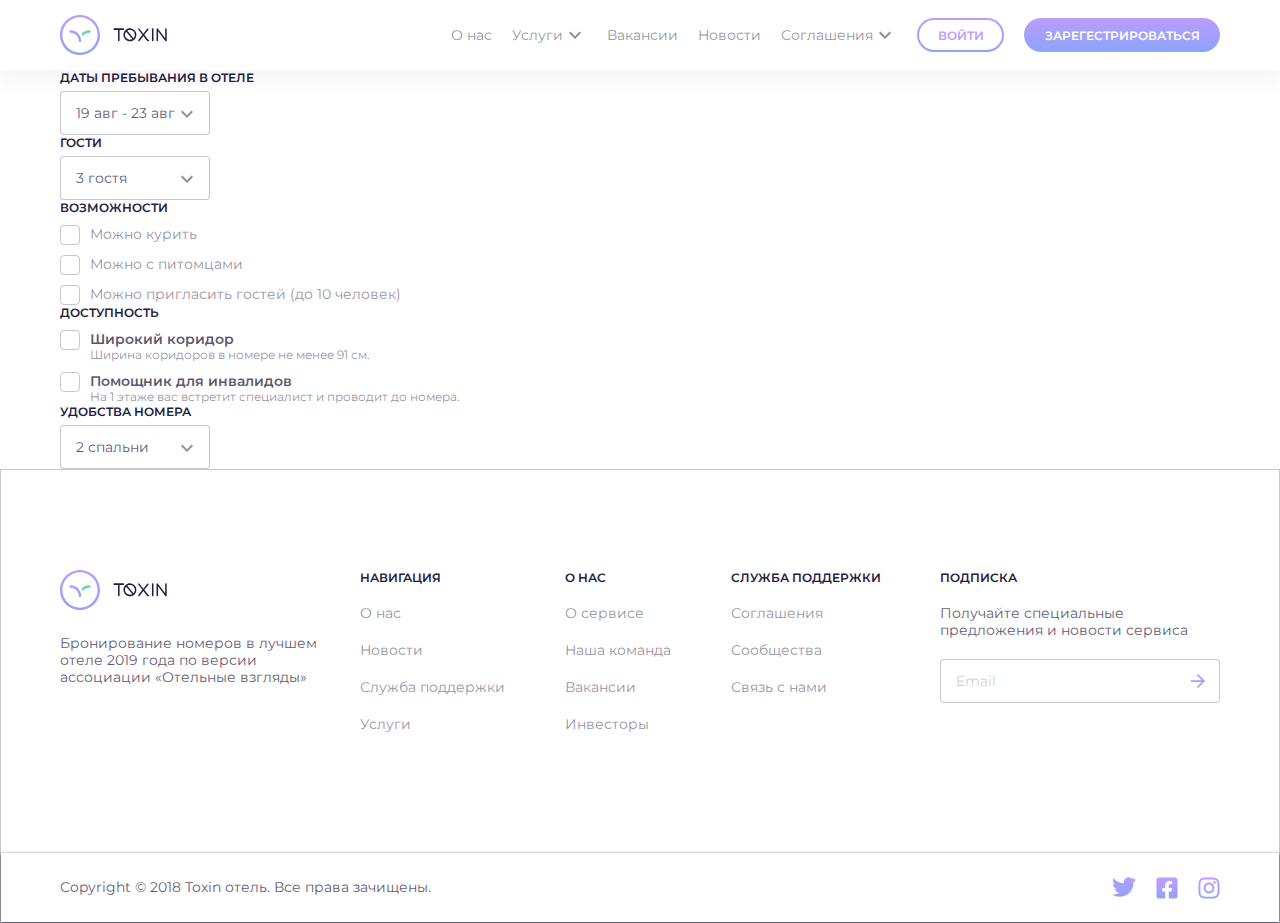
==== pages_html/search/search.html @ 2c27d760 "login page, register page, other blocks" ====
<html lang="ru">
  <head>
    <link rel="stylesheet" type="text/css" href="search.css"/>
    <meta charset="utf-8"/>
    <meta name="viewport" content="width=device-width, initial-scale=1.0"/>
    <title>TOXIN</title>
  </head>
  <body>
    <div class="wrapper">
      <header class="header">
        <div class="header__div">
          <div class="header__container container"><a class="header__logo logo" href="../index/index.html"><img class="logo__image" src="../../img/LOGO/logo_icon.svg"/><img class="logo__text" src="../../img/LOGO/logo_text.svg"/></a>
            <div class="header__burder-conteiner">
              <div class="header__burger"><span></span></div>
            </div>
            <nav class="header__navi">
              <ul class="header__site-navi navi">
                <li class="header__item"><a class="header__link" href="#">О нас</a></li>
                <li class="navi__item header__item_subm"><a class="header__link" href="#">Услуги</a></li>
                <li class="header__item"><a class="header__link" href="#">Вакансии</a></li>
                <li class="header__item"><a class="header__link" href="#">Новости</a></li>
                <li class="navi__item header__item_subm"><a class="header__link" href="#">Соглашения</a></li>
              </ul>
            </nav>
            <ul class="header__accaunt">
              <li class="header__item-login">
                <form action="../log_in/log_in.html">
                  <button class="but button-frame">Войти</button>
                </form>
              </li>
              <li class="header__item-register">
                <form action="../register/register.html">
                  <button class="but button-gradient">Зарегестрироваться</button>
                </form>
              </li>
              <li class="header__item">
                <button class="but button-combined"><img src="../../img/INTERFACE/accaunt.svg"/></button>
              </li>
            </ul>
          </div>
        </div>
      </header>
      <main class="index">
        <div class="index__container container">
          <div class="filter">
            <div class="filter-panel">
              <div class="field">
                <label class="field__label"></label>
                <div class="field__title">даты пребывания в отеле</div>
                <div class="field__input field__input-sub"><span>19 авг - 23 авг</span></div>
              </div>
              <div class="field">
                <label class="field__label"></label>
                <div class="field__title">гости</div>
                <div class="field__input field__input-sub"><span>3 гостя</span></div>
              </div>
              <div class="checkbox-list"><span class="checkbox-list__title">Возможности</span>
                <ul class="checkbox-list__list">
                  <li class="checkbox-list__item">
                    <div class="checkbox">
                      <label class="checkbox__label">
                        <input class="checkbox__input" type="checkbox" name=""/><span class="checkbox__sub"></span><span class="checkbox__title">Можно курить</span>
                      </label>
                    </div>
                  </li>
                  <li class="checkbox-list__item">
                    <div class="checkbox">
                      <label class="checkbox__label">
                        <input class="checkbox__input" type="checkbox" name=""/><span class="checkbox__sub"></span><span class="checkbox__title">Можно с питомцами</span>
                      </label>
                    </div>
                  </li>
                  <li class="checkbox-list__item">
                    <div class="checkbox">
                      <label class="checkbox__label">
                        <input class="checkbox__input" type="checkbox" name=""/><span class="checkbox__sub"></span><span class="checkbox__title">Можно пригласить гостей (до 10 человек)</span>
                      </label>
                    </div>
                  </li>
                </ul>
              </div>
              <div class="checkbox-list"><span class="checkbox-list__title">доступность</span>
                <ul class="checkbox-list__list">
                  <li class="checkbox-list__item">
                    <div class="checkbox">
                      <label class="checkbox__label">
                        <input class="checkbox__input" type="checkbox" name=""/><span class="checkbox__sub"></span><span class="checkbox__title-adv">Широкий коридор<span class="checkbox__text">Ширина коридоров в номере не менее 91 см.</span></span>
                      </label>
                    </div>
                  </li>
                  <li class="checkbox-list__item">
                    <div class="checkbox">
                      <label class="checkbox__label">
                        <input class="checkbox__input" type="checkbox" name=""/><span class="checkbox__sub"></span><span class="checkbox__title-adv">Помощник для инвалидов<span class="checkbox__text">На 1 этаже вас встретит специалист  и проводит до номера.</span></span>
                      </label>
                    </div>
                  </li>
                </ul>
              </div>
              <div class="field">
                <label class="field__label"></label>
                <div class="field__title">удобства номера</div>
                <div class="field__input field__input-sub"><span>2 спальни</span></div>
              </div>
            </div>
          </div>
        </div>
      </main>
      <footer class="footer footer-full">
        <div class="footer__container container">
          <nav class="footer__panels panel">
            <div class="panel__about-panel"><a class="panel__logo logo"><img class="logo__image" src="../../img/LOGO/logo_icon.svg"/><img class="logo__text" src="../../img/LOGO/logo_text.svg"/></a>
              <p class="panel__awards">Бронирование номеров в лучшем отеле 2019 года по версии ассоциации «Отельные взгляды»</p>
            </div>
            <ul class="panel__navigations">
              <h1 class="title__panel">Навигация</h1>
              <li class="panel__item"> <a class="panel__link" href="#">О нас</a></li>
              <li class="panel__item"> <a class="panel__link" href="#">Новости</a></li>
              <li class="panel__item"> <a class="panel__link" href="#">Служба поддержки</a></li>
              <li class="panel__item"> <a class="panel__link" href="#">Услуги</a></li>
            </ul>
            <ul class="panel__navigations">
              <h1 class="title__panel">О нас</h1>
              <li class="panel__item"> <a class="panel__link" href="#">О сервисе</a></li>
              <li class="panel__item"> <a class="panel__link" href="#">Наша команда</a></li>
              <li class="panel__item"> <a class="panel__link" href="#">Вакансии</a></li>
              <li class="panel__item"> <a class="panel__link" href="#">Инвесторы</a></li>
            </ul>
            <ul class="panel__navigations">
              <h1 class="title__panel">Служба поддержки</h1>
              <li class="panel__item"> <a class="panel__link" href="#">Соглашения</a></li>
              <li class="panel__item"> <a class="panel__link" href="#">Сообщества</a></li>
              <li class="panel__item"> <a class="panel__link" href="#">Связь с нами</a></li>
            </ul>
            <ul class="panel__navigations">
              <h1 class="title__panel">Подписка</h1>
              <li class="panel__item">Получайте специальные предложения и новости сервиса</li>
              <li class="panel__field-email">
                <div class="field11">
                  <label class="field__label"></label>
                  <div class="field__input">
                    <input class="input" value="Email" autocomplete="off"/><a href="#"><img class="but__field" src="../../../img/INTERFACE/arrow_forward_black.svg"/></a>
                  </div>
                </div>
              </li>
            </ul>
          </nav>
        </div>
        <div class="footer__bottom">
          <div class="footer__bottom-container container">
            <p class="footer__requisites">Copyright © 2018 Toxin отель. Все права зачищены.</p>
            <div class="footer__social-net"><a class="footer__link" href="#"><img src="../../img/INTERFACE/social_net/twitter.svg"/></a><a class="footer__link" href="#"><img src="../../img/INTERFACE/social_net/facebook.svg"/></a><a class="footer__link" href="#"><img src="../../img/INTERFACE/social_net/instagram.svg"/></a></div>
          </div>
        </div>
      </footer>
      <footer class="footer footer-card">
        <div class="footer-card__info"><a class="footer-card__logo logo" href="#"><img src="../../img/LOGO/Logo.svg"/></a>
          <p class="footer-card__awards">Бронирование номеров в лучшем отеле 2019 года по версии ассоциации «Отельные взгляды»</p>
          <p class="footer__requisites">Copyright © 2018 Toxin отель. Все права зачищены.</p>
          <div class="footer-card__social-net"><a class="footer__link" href="#"><img src="../../../img/INTERFACE/social_net/twitter.svg"/></a><a class="footer__link" href="#"><img src="../../../img/INTERFACE/social_net/facebook.svg"/></a><a class="footer__link" href="#"><img src="../../../img/INTERFACE/social_net/instagram.svg"/></a></div>
        </div>
      </footer>
    </div>
    <script src="https://ajax.googleapis.com/ajax/libs/jquery/2.2.0/jquery.min.js"></script>
    <script src="#source/components/header/header.js"></script>
  </body>
</html>
---- pages_html/search/search.css ----
@charset "UTF-8";
/*Обнуление*/
* {
  padding: 0;
  margin: 0;
  border: 0;
}

*, *:before, *:after {
  box-sizing: border-box;
}

:focus, :active {
  outline: none;
}

a:focus, a:active {
  outline: none;
}

nav, footer, header, aside {
  display: block;
}

html, body {
  height: 100%;
  width: 100%;
  font-size: 100%;
  line-height: 1;
  font-size: 14px;
  -ms-text-size-adjust: 100%;
  -moz-text-size-adjust: 100%;
  -webkit-text-size-adjust: 100%;
}

input, button, textarea {
  font-family: inherit;
}

input::-ms-clear {
  display: none;
}

button {
  cursor: pointer;
}

button::-moz-focus-inner {
  padding: 0;
  border: 0;
}

a, a:visited {
  text-decoration: none;
}

a:hover {
  text-decoration: none;
}

ul li {
  list-style: none;
}

img {
  vertical-align: top;
}

h1, h2, h3, h4, h5, h6 {
  font-size: inherit;
  font-weight: inherit;
}

/*--------------------*/
@font-face {
  font-family: "Montserrat";
  src: url("../../fonts/Montserrat-SemiBold.eot");
  src: local("☺"), url("../../fonts/Montserrat-SemiBold.woff") format("woff"), url("../../fonts/Montserrat-SemiBold.ttf") format("truetype"), url("../../fonts/Montserrat-SemiBold.svg") format("svg");
  font-weight: 700;
  font-style: normal;
}
@font-face {
  font-family: "Montserrat";
  src: url("../../fonts/Montserrat-Regular.eot");
  src: local("☺"), url("../../fonts/Montserrat-Regular.woff") format("woff"), url("../../fonts/Montserrat-Regular.ttf") format("truetype"), url("../../fonts/Montserrat-Regular.svg") format("svg");
  font-weight: normal;
  font-style: normal;
}
@font-face {
  font-family: "OpenSans";
  src: url("../../fonts/OpenSans-Bold.eot");
  src: local("☺"), url("../../fonts/OpenSans-Bold.woff") format("woff"), url("../../fonts/OpenSans-Bold.ttf") format("truetype"), url("../../fonts/OpenSans-Bold.svg") format("svg");
  font-weight: 700;
  font-style: normal;
}
.header {
  box-shadow: 0px 10px 20px rgba(31, 32, 65, 0.05);
  z-index: 10;
}
.header__div {
  background-color: #FFFFFF;
}
.header__container {
  display: flex;
  align-items: center;
  background-color: #FFFFFF;
}
.header__logo {
  margin: 15px 0px;
}
.header__burger-conteiner {
  display: none;
}
.header__navi {
  flex: 1 1 auto;
}
.header__site-navi {
  justify-content: flex-end;
  display: flex;
  align-self: center;
}
.header__site-navi li {
  margin: 0px 10px;
}
.header__site-navi li a {
  font-size: 14px;
  line-height: 17px;
  color: rgba(31, 32, 65, 0.5);
  font-family: "Montserrat";
  font-style: normal;
  font-weight: normal;
}
.header__item_subm:after {
  content: "";
  display: inline-block;
  background: url("../../img/INTERFACE/expand_more.svg") center center no-repeat;
  width: 24px;
  height: 9px;
}
.header__item-login {
  margin: 0 20px 0 10px;
}
.header__accaunt {
  display: flex;
}

.logo {
  display: flex;
}
.logo__image {
  padding: 0 12.5px 0 0;
}
@media (max-width: 925px) {
  .header__item-login {
    display: none;
  }

  .header__item-register {
    display: none;
  }
}
@media (max-width: 655px) {
  .header__burder-conteiner {
    flex: 1 1 auto;
    display: flex;
    justify-content: flex-end;
  }

  .header__burger {
    display: block;
    position: relative;
    width: 30px;
    height: 20px;
    margin: 0 20px 0 0;
  }

  .header__burger span {
    position: absolute;
    background-color: rgba(31, 32, 65, 0.5);
    width: 100%;
    height: 2px;
    left: 0;
    top: 9px;
    transition: all 0.3s ease 0s;
  }

  .header__burger:before, .header__burger:after {
    content: "";
    background-color: rgba(31, 32, 65, 0.5);
    position: absolute;
    width: 100%;
    height: 2px;
    left: 0;
    transition: all 0.3s ease 0s;
  }

  .header__burger:before {
    top: 0;
  }

  .header__burger:after {
    bottom: 0;
  }

  .header__burger.active span {
    transform: scale(0);
  }

  .header__burger.active:before {
    transform: rotate(45deg);
    top: 9px;
  }

  .header__burger.active:after {
    transform: rotate(-45deg);
    bottom: 9px;
  }

  .header__navi {
    position: fixed;
    top: -100%;
    left: 0;
    width: 100%;
    height: 100%;
    background: #bc9cff;
    background: linear-gradient(180deg, #bc9cff 0%, rgba(229, 229, 229, 0.9) 100%);
    padding: 90px 20px 20px 20px;
    opacity: 0.1;
    transition: all 0.3s ease 0s;
    overflow: auto;
    z-index: -1;
  }

  .header__navi.active {
    top: 0;
    opacity: 1;
  }

  .header__site-navi li a {
    font-size: 20px;
  }

  .navi {
    display: block;
  }

  .navi li {
    margin: 0px 0px 20px 0px;
  }

  .navi span {
    font-size: 22px;
  }
}
.footer {
  background: #FFFFFF;
  box-shadow: 0px 1px 0px rgba(31, 32, 65, 0.1);
  font-family: Montserrat;
  font-style: normal;
  font-weight: normal;
  font-size: 14px;
  line-height: 17px;
  border: 1px solid rgba(31, 32, 65, 0.25);
}
.footer__bottom {
  background: #FFFFFF;
  box-shadow: 0px 1px 3px #1f2041;
}
.footer__bottom-container {
  display: flex;
  align-items: center;
  justify-content: space-between;
}
.footer__requisites {
  margin: 26px 0;
  color: rgba(31, 32, 65, 0.75);
}
.footer__link {
  margin-right: 20px;
}
.footer__link:last-child {
  margin-right: 0;
}

.panel {
  width: 100%;
  margin: 100px auto;
  display: flex;
  align-items: flex-start;
}
.panel__about-panel {
  margin-right: 40px;
  width: 260px;
}
.panel__awards {
  margin-top: 25px;
  color: rgba(31, 32, 65, 0.75);
}
.panel__navigations {
  margin: 0 40px 0 0;
  flex: 1 1 auto;
}
.panel__item {
  margin: 0 0 20px 0;
}
.panel__link {
  color: rgba(31, 32, 65, 0.5);
}

.title__panel {
  font-family: Montserrat;
  font-style: normal;
  font-weight: bold;
  font-size: 12px;
  line-height: 15px;
  /* identical to box height */
  text-transform: uppercase;
  margin: 0 0 20px 0;
  color: #1F2041;
}

.panel__field-email .field__input {
  width: 100%;
}

.footer__panels .panel__navigations:last-child {
  width: 260px;
  color: rgba(31, 32, 65, 0.75);
  margin: 0;
}

.footer-card {
  width: 100%;
  max-height: 367px;
  display: inline-block;
  text-align: center;
  padding: 10% 0 0 0;
  position: relative;
  padding: 0 10px;
}
.footer-card__info {
  margin: 10% 0 0 0;
  display: inline-block;
  text-align: center;
}
.footer-card__logo {
  display: inline-block;
}
.footer-card__social-net {
  margin: 0 0 10% 0;
}
.footer-card__awards {
  margin: 25px 0 40px 0;
  color: rgba(31, 32, 65, 0.75);
}

.footer-card {
  display: none;
}

@media (max-width: 855px) {
  .footer-full {
    display: none;
  }

  .footer-card {
    display: block;
  }
}
@media (max-width: 400px) {
  .footer-card__awards {
    display: none;
  }
}
.button-frame {
  width: 87px;
  height: 34px;
  background: linear-gradient(180deg, #BC9CFF 0%, #8BA4F9 100%);
  border-radius: 22px;
  position: relative;
  font-family: "Montserrat";
  font-size: 0px;
  font-style: normal;
  font-weight: 700;
  font-size: 12px;
  line-height: 15px;
  text-transform: uppercase;
  color: #BC9CFF;
  z-index: 0;
}

.button-frame:before {
  content: "";
  display: inline-block;
  position: absolute;
  overflow: auto;
  margin: auto;
  top: 2px;
  bottom: 2px;
  right: 2px;
  left: 2px;
  border-radius: 22px;
  background-color: #FFFFFF;
  z-index: -1;
}

.button-gradient {
  width: 196px;
  height: 34px;
  background: linear-gradient(180deg, #BC9CFF 0%, #8BA4F9 100%);
  border-radius: 22px;
  padding: 0 -0.34px;
  font-family: "Montserrat";
  font-size: 0px;
  font-style: normal;
  font-weight: bold;
  font-size: 12px;
  line-height: 15px;
  text-transform: uppercase;
  color: #FFFFFF;
}

.button-combined img {
  display: none;
}
@media (max-width: 925px) {
  .button-combined {
    width: 40px;
    height: 40px;
    background: linear-gradient(180deg, #BC9CFF 0%, #8BA4F9 100%);
    border-radius: 50%;
    position: relative;
    z-index: 0;
  }
  .button-combined img {
    display: inline-block;
  }
}

@media (max-width: 925px) {
  .button-combined:before {
    content: "";
    display: inline-block;
    position: absolute;
    overflow: auto;
    margin: auto;
    top: 2px;
    bottom: 2px;
    right: 2px;
    left: 2px;
    border-radius: 50%;
    background-color: #FFFFFF;
    z-index: -1;
  }
}

.button-arrow {
  width: 320px;
  height: 44px;
  position: -webkit-sticky;
  position: sticky;
  bottom: 30px;
  background: linear-gradient(180deg, #BC9CFF 0%, #8BA4F9 100%);
  border-radius: 22px;
  font-family: Montserrat;
  font-style: normal;
  font-weight: 700;
  font-size: 12px;
  line-height: 15px;
  text-transform: uppercase;
  color: #FFFFFF;
}

.button-arrow:after {
  content: "";
  display: inline-block;
  background: url("../../img/INTERFACE/arrow_forward.svg") center center no-repeat;
  width: 44px;
  height: 44px;
  position: absolute;
  right: 0px;
  top: 0px;
}

.search__body {
  width: 380px;
  height: 374px;
  top: 70px;
  padding: 40px 30px 30px 30px;
  background: #FFFFFF;
  border: 1px solid rgba(0, 0, 0, 0.12);
  box-sizing: border-box;
  box-shadow: 0px 0px 25px rgba(0, 0, 0, 0.2);
  border-radius: 4px;
}
.search__title {
  margin: 0 0 20px 0;
  font-family: "OpenSans";
  font-style: normal;
  font-weight: 700;
  font-size: 24px;
  line-height: 30px;
  color: #1F2041;
}
.search__button {
  position: relative;
  margin: 30px 0 0 0;
}
.search__button .button-arrow {
  width: 100%;
}

.info-search__calendar {
  display: inline-flex;
  width: 320px;
  justify-content: space-between;
}
.info-search__guests {
  margin: 20px 0 0 0;
}
.info-search__guests .field__input {
  width: 100%;
}

@media (max-width: 655px) {
  .search__body {
    width: 100%;
    height: 100%;
  }

  .info-search__calendar {
    display: inline-flex;
    width: 100%;
    justify-content: space-between;
  }

  .info-search__arrial {
    flex: 1 1 45%;
    margin-right: 10px;
  }

  .info-search__arrial .field__input {
    width: 100%;
  }

  .info-search__departure {
    flex: 1 1 45%;
  }

  .info-search__departure .field__input {
    width: 100%;
  }
}
@media (max-width: 390px) {
  .info-search__calendar {
    flex-direction: column;
  }

  .info-search__arrial {
    margin: 0 0 20px 0;
  }
}
.login__body {
  width: 380px;
  height: 358px;
  top: 70px;
  padding: 40px 30px 30px 30px;
  background: #FFFFFF;
  border: 1px solid rgba(0, 0, 0, 0.12);
  box-sizing: border-box;
  box-shadow: 0px 0px 25px rgba(0, 0, 0, 0.2);
  border-radius: 4px;
  margin: 0 auto;
}
.login__title {
  margin: 0 0 20px 0;
  font-family: "OpenSans";
  font-style: normal;
  font-weight: 700;
  font-size: 24px;
  line-height: 30px;
  color: #1F2041;
}
.login__button-in {
  position: relative;
  margin: 0 0 30px 0;
}
.login__button-in .button-arrow {
  width: 100%;
}
.login__register {
  display: inline-flex;
  justify-content: space-between;
  align-items: center;
  width: 100%;
}
.login__text {
  font-family: Montserrat;
  font-style: normal;
  font-weight: normal;
  font-size: 14px;
  line-height: 18px;
  color: #000000;
}
.login__button-create .button-frame {
  height: 44px;
  width: 99px;
  margin: 0 0 0 10px;
}

.info-login__email {
  margin: 0 0 10px 0;
}
.info-login__password {
  margin: 0 0 20px 0;
}
.info-login__email .field__input {
  width: 100%;
}
.info-login__password .field__input {
  width: 100%;
}

@media (max-width: 655px) {
  .login__body {
    width: 100%;
    height: 100%;
  }

  .info-login__email .field__input {
    width: 100%;
  }

  .info-login__password .field__input {
    width: 100%;
  }
}
.field__title {
  font-family: Montserrat;
  font-style: normal;
  font-weight: 700;
  font-size: 12px;
  line-height: 15px;
  text-transform: uppercase;
  color: #1F2041;
  margin: 0 0 6px 0;
}
.field__input {
  width: 150px;
  height: 44px;
  display: inline-block;
  background: #FFFFFF;
  border: 1px solid rgba(31, 32, 65, 0.25);
  box-sizing: border-box;
  border-radius: 4px;
  position: relative;
}
.field__input span {
  display: inline-block;
  margin: 11.56px 0 0 15px;
  font-family: Montserrat;
  font-style: normal;
  font-weight: normal;
  font-size: 14px;
  line-height: 18px;
  color: rgba(31, 32, 65, 0.75);
}
.field__input-sub:after {
  content: "";
  display: inline-block;
  background: url("../../img/INTERFACE/expand_more.svg") center center no-repeat;
  width: 44px;
  height: 44px;
  position: absolute;
  right: 0;
}

.input {
  display: inline-block;
  width: 80%;
  margin: 11.56px 0 0 15px;
  font-family: Montserrat;
  font-style: normal;
  font-weight: normal;
  font-size: 14px;
  line-height: 18px;
  color: rgba(31, 32, 65, 0.25);
}

.but__field {
  display: inline-block;
  width: 16px;
  height: 16px;
  position: absolute;
  right: 13px;
  bottom: 13px;
  z-index: 10;
}

.checkbox__label {
  display: flex;
  align-items: flex-start;
  position: relative;
  cursor: pointer;
}
.checkbox__input[type=checkbox] {
  display: none;
}
.checkbox__label .checkbox__sub {
  width: 20px;
  height: 20px;
  border-radius: 4px;
  border: 1px solid rgba(31, 32, 65, 0.25);
  display: block;
}
.checkbox__label .checkbox__sub:before {
  content: "";
  width: 12px;
  height: 12px;
  background-image: url("../../../img/INTERFACE/vector_gradient.svg");
  background-repeat: no-repeat;
  background-position: center;
  display: block;
  margin: 8.3px 9.1px;
  transform: translate(-50%, -50%) scale(0);
  border-radius: 50%;
  transition: 300ms ease-in-out 0s;
}
.checkbox__input[type=checkbox]:checked ~ .checkbox__sub:before {
  transform: translate(-50%, -50%) scale(1);
}
.checkbox__input[type=checkbox]:checked ~ .checkbox__sub {
  border: 1px solid #BC9CFF;
}
.checkbox__title {
  font-family: Montserrat;
  font-style: normal;
  font-weight: normal;
  font-size: 14px;
  line-height: 18px;
  margin: 0 0 0 10px;
  color: rgba(31, 32, 65, 0.5);
}
.checkbox__title-adv {
  font-family: Montserrat;
  font-style: normal;
  font-weight: bold;
  font-size: 14px;
  line-height: 18px;
  margin: 0 0 0 10px;
  color: rgba(31, 32, 65, 0.75);
}
.checkbox__text {
  font-family: Montserrat;
  font-style: normal;
  font-weight: normal;
  font-size: 12px;
  line-height: 14px;
  display: block;
  color: rgba(31, 32, 65, 0.5);
}

.checkbox-list__title {
  font-family: Montserrat;
  font-style: normal;
  font-weight: bold;
  font-size: 12px;
  line-height: 15px;
  text-transform: uppercase;
  color: #1F2041;
}
.checkbox-list__list {
  margin: 10px 0 0 0;
}
.checkbox-list__list .checkbox-list__item:last-child {
  margin: 0 0 0 0;
}
.checkbox-list__item {
  margin: 0 0 10px 0;
}

body {
  background: #FFFFFF;
}

.wrapper {
  max-width: 1920px;
  overflow: hidden;
  display: flex;
  flex-direction: column;
  margin: 0 auto;
}

.container {
  max-width: 1180px;
  min-width: 320px;
  margin: 0 auto;
  padding: 0 10px;
}

@media (max-width: 655px) {
  .index {
    padding: 10px 0 10% 0;
    height: auto;
  }
}
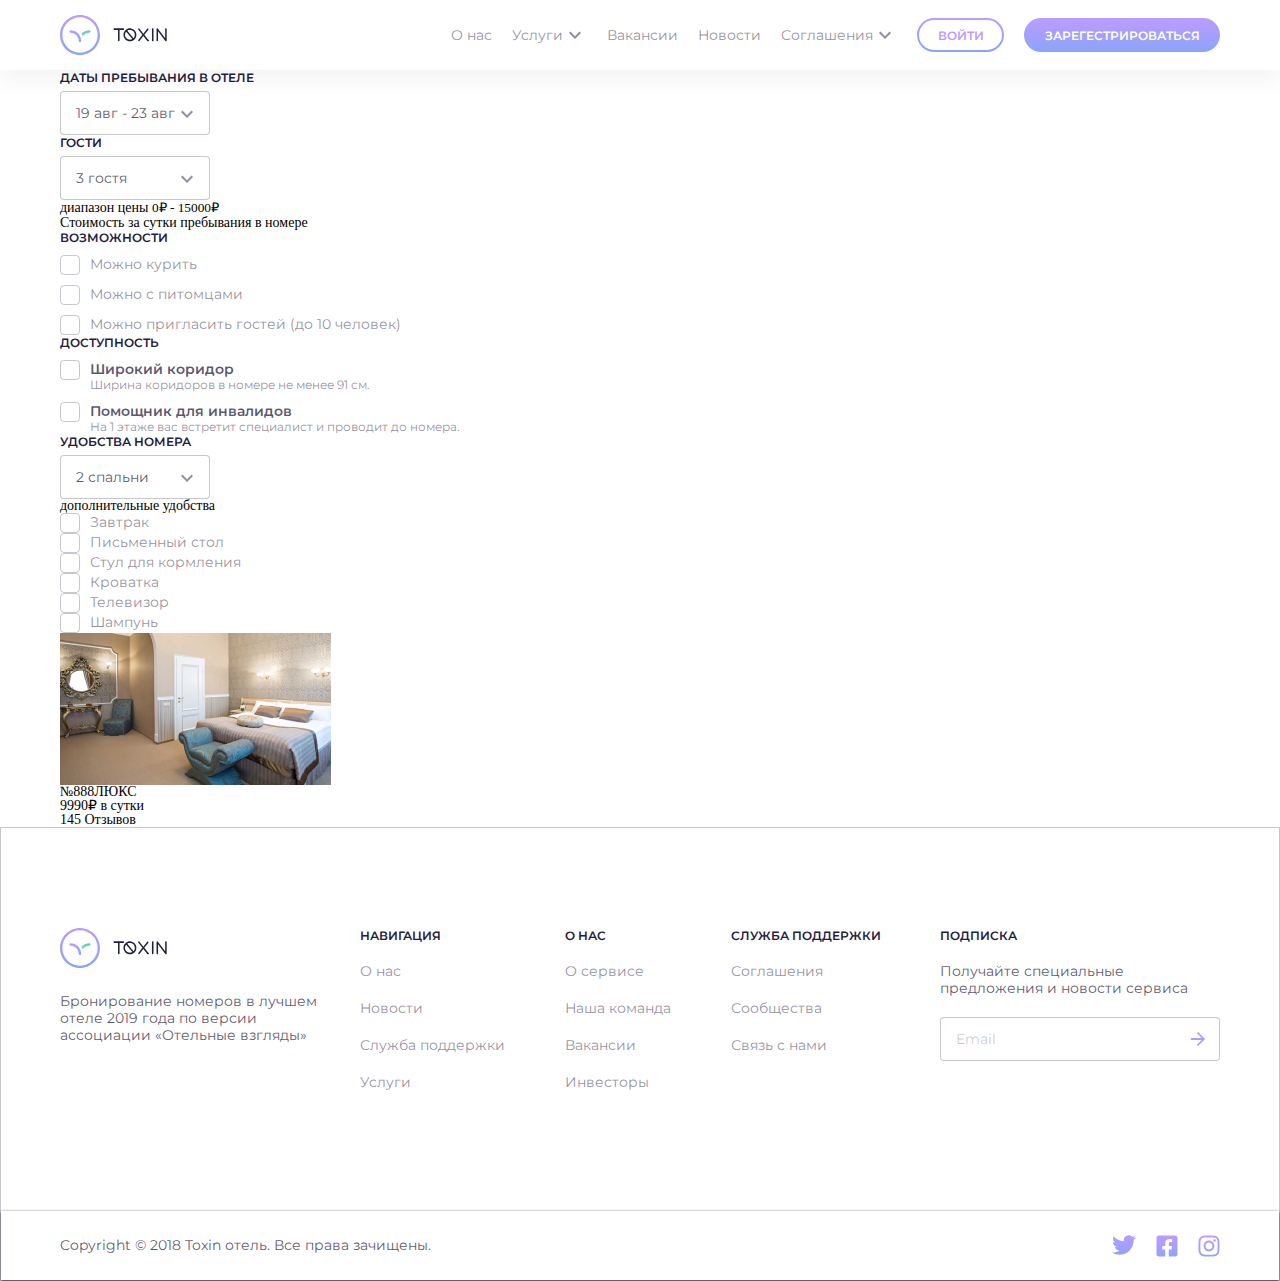
==== commit fc79fe53: "preview-room" ====
--- a/pages_html/search/search.html
+++ b/pages_html/search/search.html
@@ -45,63 +45,156 @@
         <div class="index__container container">
           <div class="filter">
             <div class="filter-panel">
-              <div class="field">
-                <label class="field__label"></label>
-                <div class="field__title">даты пребывания в отеле</div>
-                <div class="field__input field__input-sub"><span>19 авг - 23 авг</span></div>
-              </div>
-              <div class="field">
-                <label class="field__label"></label>
-                <div class="field__title">гости</div>
-                <div class="field__input field__input-sub"><span>3 гостя</span></div>
-              </div>
-              <div class="checkbox-list"><span class="checkbox-list__title">Возможности</span>
-                <ul class="checkbox-list__list">
-                  <li class="checkbox-list__item">
-                    <div class="checkbox">
-                      <label class="checkbox__label">
-                        <input class="checkbox__input" type="checkbox" name=""/><span class="checkbox__sub"></span><span class="checkbox__title">Можно курить</span>
-                      </label>
+              <div class="filter-panel__stay">
+                            <div class="field">
+                              <label class="field__label"></label>
+                              <div class="field__title">даты пребывания в отеле</div>
+                              <div class="field__input field__input-sub"><span>19 авг - 23 авг</span></div>
+                            </div>
+              </div>
+              <div class="filter-panel__guests">
+                            <div class="field">
+                              <label class="field__label"></label>
+                              <div class="field__title">гости</div>
+                              <div class="field__input field__input-sub"><span>3 гостя</span></div>
+                            </div>
+              </div>
+              <div class="filter-panel__range">
+                <div class="price-range">
+                  <div class="price-range__price"><span class="price-range__title">диапазон цены</span>
+                    <input class="price-range__inpt" id="id1i" min="0" max="15000" readonly="readonly"/>
+                  </div>
+                  <div class="price-range__range" id="id1">
+                    <div class="price-range__between" id="id1b"></div><span class="price-range__btn1" id="id1btn"></span><span class="price-range__btn1" id="id2btn"></span>
+                  </div>
+                  <p class="price-range__text">Стоимость за сутки пребывания в номере</p>
+                </div>
+              </div>
+              <div class="filter-panel__capability">
+                            <div class="checkbox-list"><span class="checkbox-list__title">Возможности</span>
+                              <ul class="checkbox-list__list">
+                                <li class="checkbox-list__item">
+                                              <div class="checkbox">
+                                                <label class="checkbox__label">
+                                                  <input class="checkbox__input" type="checkbox" name=""/><span class="checkbox__sub"></span><span class="checkbox__title">Можно курить</span>
+                                                </label>
+                                              </div>
+                                </li>
+                                <li class="checkbox-list__item">
+                                              <div class="checkbox">
+                                                <label class="checkbox__label">
+                                                  <input class="checkbox__input" type="checkbox" name=""/><span class="checkbox__sub"></span><span class="checkbox__title">Можно с питомцами</span>
+                                                </label>
+                                              </div>
+                                </li>
+                                <li class="checkbox-list__item">
+                                              <div class="checkbox">
+                                                <label class="checkbox__label">
+                                                  <input class="checkbox__input" type="checkbox" name=""/><span class="checkbox__sub"></span><span class="checkbox__title">Можно пригласить гостей (до 10 человек)</span>
+                                                </label>
+                                              </div>
+                                </li>
+                              </ul>
+                            </div>
+              </div>
+              <div class="filter-panel__access">
+                            <div class="checkbox-list"><span class="checkbox-list__title">доступность</span>
+                              <ul class="checkbox-list__list">
+                                <li class="checkbox-list__item">
+                                              <div class="checkbox">
+                                                <label class="checkbox__label">
+                                                  <input class="checkbox__input" type="checkbox" name=""/><span class="checkbox__sub"></span><span class="checkbox__title-adv">Широкий коридор<span class="checkbox__text">Ширина коридоров в номере не менее 91 см.</span></span>
+                                                </label>
+                                              </div>
+                                </li>
+                                <li class="checkbox-list__item">
+                                              <div class="checkbox">
+                                                <label class="checkbox__label">
+                                                  <input class="checkbox__input" type="checkbox" name=""/><span class="checkbox__sub"></span><span class="checkbox__title-adv">Помощник для инвалидов<span class="checkbox__text">На 1 этаже вас встретит специалист  и проводит до номера.</span></span>
+                                                </label>
+                                              </div>
+                                </li>
+                              </ul>
+                            </div>
+              </div>
+              <div class="filter-panel__comfort">
+                            <div class="field">
+                              <label class="field__label"></label>
+                              <div class="field__title">удобства номера</div>
+                              <div class="field__input field__input-sub"><span>2 спальни</span></div>
+                            </div>
+              </div>
+              <div class="filter-panel__add-comfort">
+                            <div class="checkbox-list-dropdown"><a class="checkbox-list-dropdown__title">дополнительные удобства</a>
+                              <ul class="checkbox-list-dropdown__list">
+                                <li class="checkbox-list-dropdown__item">
+                                              <div class="checkbox">
+                                                <label class="checkbox__label">
+                                                  <input class="checkbox__input" type="checkbox" name=""/><span class="checkbox__sub"></span><span class="checkbox__title">Завтрак</span>
+                                                </label>
+                                              </div>
+                                </li>
+                                <li class="checkbox-list-dropdown__item">
+                                              <div class="checkbox">
+                                                <label class="checkbox__label">
+                                                  <input class="checkbox__input" type="checkbox" name=""/><span class="checkbox__sub"></span><span class="checkbox__title">Письменный стол</span>
+                                                </label>
+                                              </div>
+                                </li>
+                                <li class="checkbox-list-dropdown__item">
+                                              <div class="checkbox">
+                                                <label class="checkbox__label">
+                                                  <input class="checkbox__input" type="checkbox" name=""/><span class="checkbox__sub"></span><span class="checkbox__title">Стул для кормления</span>
+                                                </label>
+                                              </div>
+                                </li>
+                                <li class="checkbox-list-dropdown__item">
+                                              <div class="checkbox">
+                                                <label class="checkbox__label">
+                                                  <input class="checkbox__input" type="checkbox" name=""/><span class="checkbox__sub"></span><span class="checkbox__title">Кроватка</span>
+                                                </label>
+                                              </div>
+                                </li>
+                                <li class="checkbox-list-dropdown__item">
+                                              <div class="checkbox">
+                                                <label class="checkbox__label">
+                                                  <input class="checkbox__input" type="checkbox" name=""/><span class="checkbox__sub"></span><span class="checkbox__title">Телевизор</span>
+                                                </label>
+                                              </div>
+                                </li>
+                                <li class="checkbox-list-dropdown__item">
+                                              <div class="checkbox">
+                                                <label class="checkbox__label">
+                                                  <input class="checkbox__input" type="checkbox" name=""/><span class="checkbox__sub"></span><span class="checkbox__title">Шампунь</span>
+                                                </label>
+                                              </div>
+                                </li>
+                              </ul>
+                            </div>
+              </div>
+            </div>
+          </div>
+          <div class="room">
+            <div class="preview-room">
+              <div class="preview-room__body">
+                <!--a(href= "#" class= "preview-room__link")--><img class="preview-room__image" src="../../../img/PAGES/search/rooms/image1.jpg" alt="Фото номера"/>
+                <div class="preview-room__info">
+                  <div class="preview-room__info-up">
+                    <div class="preview-room__number"><span class="preview-room__number-ico">№</span><span class="preview-room__number-num">888</span><span class="preview-room__lux">ЛЮКС</span>
                     </div>
-                  </li>
-                  <li class="checkbox-list__item">
-                    <div class="checkbox">
-                      <label class="checkbox__label">
-                        <input class="checkbox__input" type="checkbox" name=""/><span class="checkbox__sub"></span><span class="checkbox__title">Можно с питомцами</span>
-                      </label>
+                    <div class="preview-room__price"><span class="preview-room__price-text">9990₽</span> в сутки</div>
+                  </div>
+                  <div class="preview-room__info-down">
+                    <div class="rating-stars" data-total-value="0">
+                      <div class="rating-stars__item" data-item-value="5"></div>
+                      <div class="rating-stars__item" data-item-value="4"></div>
+                      <div class="rating-stars__item" data-item-value="3"></div>
+                      <div class="rating-stars__item" data-item-value="2"></div>
+                      <div class="rating-stars__item" data-item-value="1"></div>
                     </div>
-                  </li>
-                  <li class="checkbox-list__item">
-                    <div class="checkbox">
-                      <label class="checkbox__label">
-                        <input class="checkbox__input" type="checkbox" name=""/><span class="checkbox__sub"></span><span class="checkbox__title">Можно пригласить гостей (до 10 человек)</span>
-                      </label>
-                    </div>
-                  </li>
-                </ul>
-              </div>
-              <div class="checkbox-list"><span class="checkbox-list__title">доступность</span>
-                <ul class="checkbox-list__list">
-                  <li class="checkbox-list__item">
-                    <div class="checkbox">
-                      <label class="checkbox__label">
-                        <input class="checkbox__input" type="checkbox" name=""/><span class="checkbox__sub"></span><span class="checkbox__title-adv">Широкий коридор<span class="checkbox__text">Ширина коридоров в номере не менее 91 см.</span></span>
-                      </label>
-                    </div>
-                  </li>
-                  <li class="checkbox-list__item">
-                    <div class="checkbox">
-                      <label class="checkbox__label">
-                        <input class="checkbox__input" type="checkbox" name=""/><span class="checkbox__sub"></span><span class="checkbox__title-adv">Помощник для инвалидов<span class="checkbox__text">На 1 этаже вас встретит специалист  и проводит до номера.</span></span>
-                      </label>
-                    </div>
-                  </li>
-                </ul>
-              </div>
-              <div class="field">
-                <label class="field__label"></label>
-                <div class="field__title">удобства номера</div>
-                <div class="field__input field__input-sub"><span>2 спальни</span></div>
+                    <div class="preview-room__reviews"><span class="preview-room__reviews-text">145</span> Отзывов</div>
+                  </div>
+                </div>
               </div>
             </div>
           </div>
@@ -137,12 +230,12 @@
               <h1 class="title__panel">Подписка</h1>
               <li class="panel__item">Получайте специальные предложения и новости сервиса</li>
               <li class="panel__field-email">
-                <div class="field11">
-                  <label class="field__label"></label>
-                  <div class="field__input">
-                    <input class="input" value="Email" autocomplete="off"/><a href="#"><img class="but__field" src="../../../img/INTERFACE/arrow_forward_black.svg"/></a>
-                  </div>
-                </div>
+                            <div class="field11">
+                              <label class="field__label"></label>
+                              <div class="field__input">
+                                <input class="input" value="Email" autocomplete="off"/><a href="#"><img class="but__field" src="../../../img/INTERFACE/arrow_forward_black.svg"/></a>
+                              </div>
+                            </div>
               </li>
             </ul>
           </nav>
@@ -163,6 +256,6 @@
       </footer>
     </div>
     <script src="https://ajax.googleapis.com/ajax/libs/jquery/2.2.0/jquery.min.js"></script>
-    <script src="#source/components/header/header.js"></script>
+    <script src="search.js"></script>
   </body>
 </html>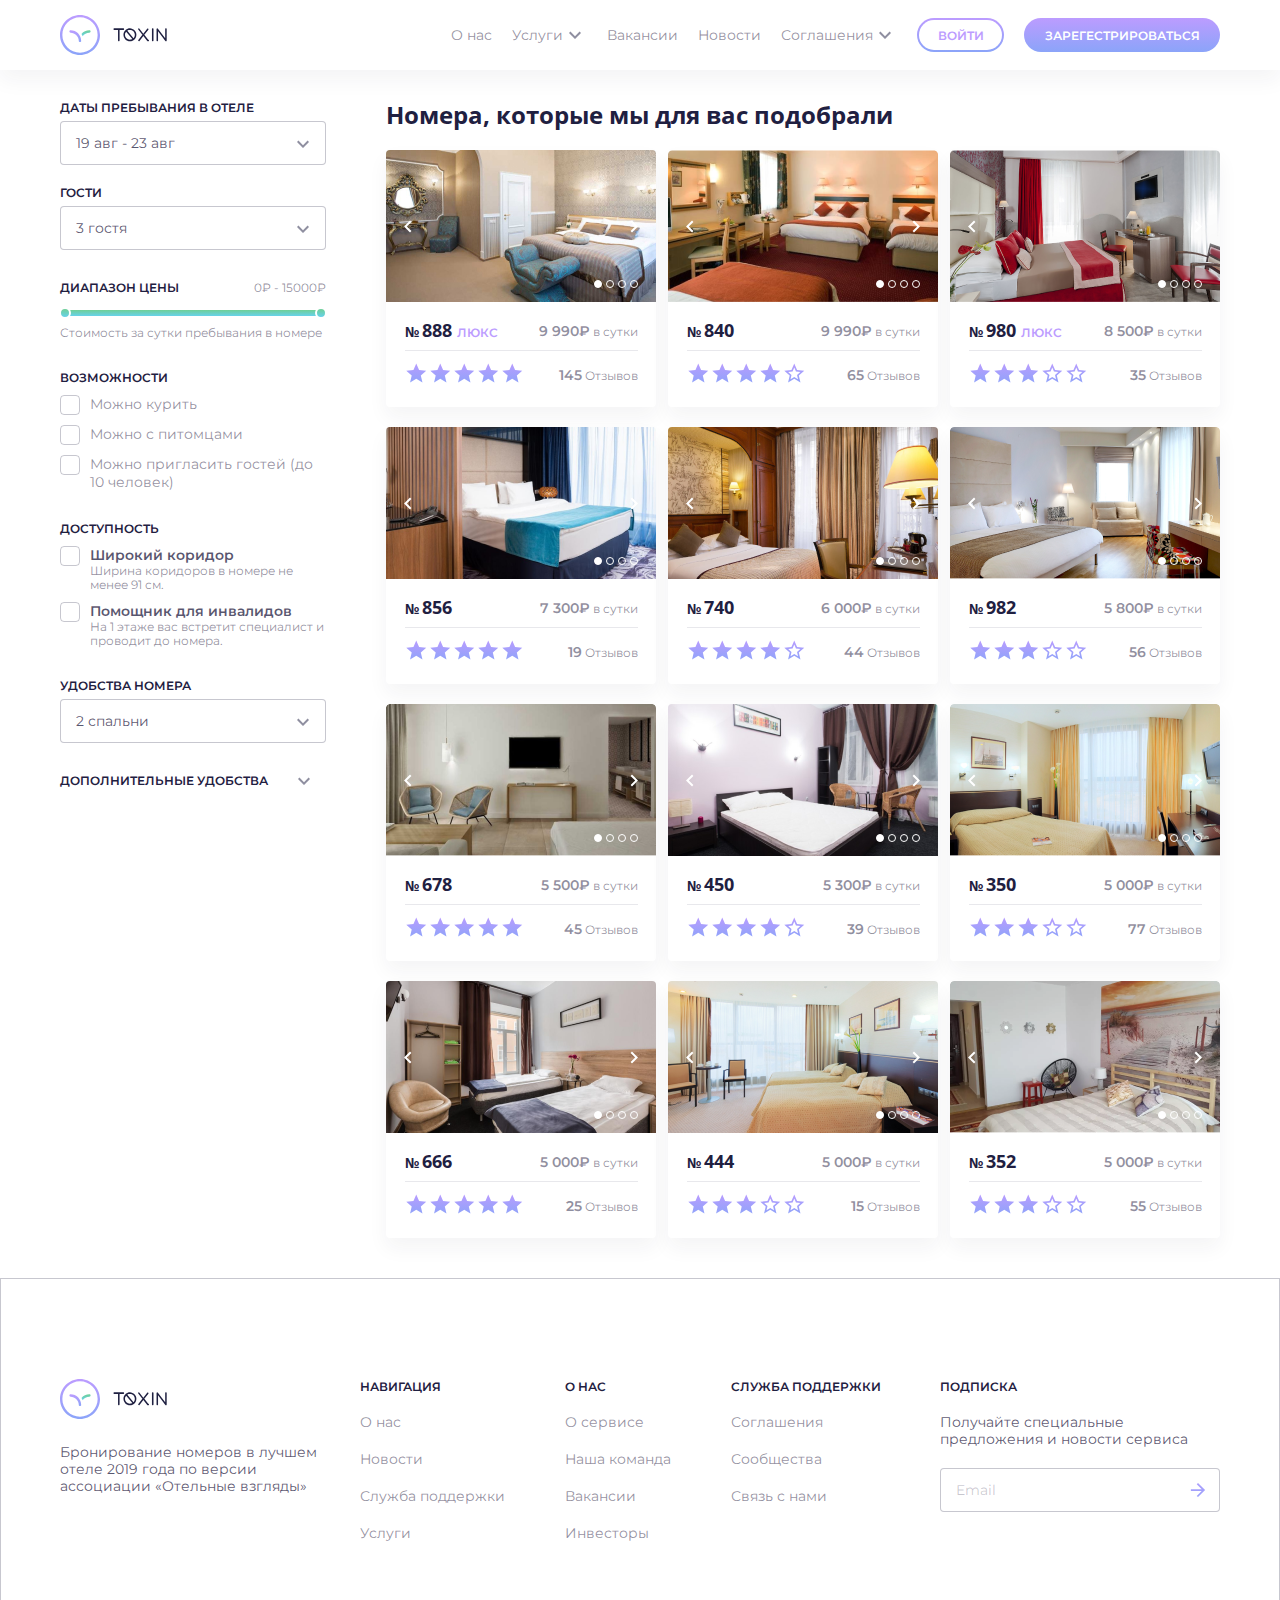
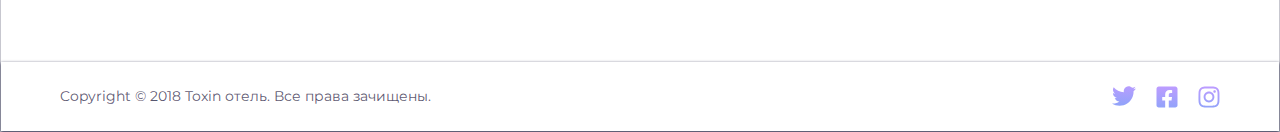
==== commit 6f2a436e: "rooms" ====
--- a/pages_html/search/search.html
+++ b/pages_html/search/search.html
@@ -174,25 +174,341 @@
               </div>
             </div>
           </div>
-          <div class="room">
-            <div class="preview-room">
-              <div class="preview-room__body">
-                <!--a(href= "#" class= "preview-room__link")--><img class="preview-room__image" src="../../../img/PAGES/search/rooms/image1.jpg" alt="Фото номера"/>
-                <div class="preview-room__info">
-                  <div class="preview-room__info-up">
-                    <div class="preview-room__number"><span class="preview-room__number-ico">№</span><span class="preview-room__number-num">888</span><span class="preview-room__lux">ЛЮКС</span>
-                    </div>
-                    <div class="preview-room__price"><span class="preview-room__price-text">9990₽</span> в сутки</div>
-                  </div>
-                  <div class="preview-room__info-down">
-                    <div class="rating-stars" data-total-value="0">
-                      <div class="rating-stars__item" data-item-value="5"></div>
-                      <div class="rating-stars__item" data-item-value="4"></div>
-                      <div class="rating-stars__item" data-item-value="3"></div>
-                      <div class="rating-stars__item" data-item-value="2"></div>
-                      <div class="rating-stars__item" data-item-value="1"></div>
-                    </div>
-                    <div class="preview-room__reviews"><span class="preview-room__reviews-text">145</span> Отзывов</div>
+          <div class="rooms"><span class="rooms__text-offer">Номера, которые мы для вас подобрали<span class="rooms__show-filter"></span></span>
+            <div class="rooms__grid">
+              <div class="preview-room">
+                <div class="preview-room__body">
+                  <!--a(href= "#" class= "preview-room__link")-->
+                  <div class="preview-room__slider">
+                    <div class="preview-room__slider-item"><img data-lazy="../../../img/PAGES/search/rooms/image1.png"/></div>
+                    <div class="preview-room__slider-item"><img data-lazy="../../../img/PAGES/search/rooms/image1.png"/></div>
+                    <div class="preview-room__slider-item"><img data-lazy="../../../img/PAGES/search/rooms/image1.png"/></div>
+                    <div class="preview-room__slider-item"><img data-lazy="../../../img/PAGES/search/rooms/image1.png"/></div>
+                  </div>
+                  <div class="preview-room__info">
+                    <div class="preview-room__info-up">
+                      <div class="preview-room__number"><span class="preview-room__number-ico">№</span><span class="preview-room__number-num">888</span><span class="preview-room__lux">ЛЮКС</span>
+                      </div>
+                      <div class="preview-room__price"><span class="preview-room__price-text">9 990₽</span> в сутки</div>
+                    </div>
+                    <div class="preview-room__info-down">
+                      <div class="rating-stars" data-total-value="5">
+                        <div class="rating-stars__item" data-item-value="5"></div>
+                        <div class="rating-stars__item" data-item-value="4"></div>
+                        <div class="rating-stars__item" data-item-value="3"></div>
+                        <div class="rating-stars__item" data-item-value="2"></div>
+                        <div class="rating-stars__item" data-item-value="1"></div>
+                      </div>
+                      <div class="preview-room__reviews"><span class="preview-room__reviews-text">145</span> Отзывов</div>
+                    </div>
+                  </div>
+                </div>
+              </div>
+              <div class="preview-room">
+                <div class="preview-room__body">
+                  <!--a(href= "#" class= "preview-room__link")-->
+                  <div class="preview-room__slider">
+                    <div class="preview-room__slider-item"><img data-lazy="../../../img/PAGES/search/rooms/image2.png"/></div>
+                    <div class="preview-room__slider-item"><img data-lazy="../../../img/PAGES/search/rooms/image2.png"/></div>
+                    <div class="preview-room__slider-item"><img data-lazy="../../../img/PAGES/search/rooms/image2.png"/></div>
+                    <div class="preview-room__slider-item"><img data-lazy="../../../img/PAGES/search/rooms/image2.png"/></div>
+                  </div>
+                  <div class="preview-room__info">
+                    <div class="preview-room__info-up">
+                      <div class="preview-room__number"><span class="preview-room__number-ico">№</span><span class="preview-room__number-num">840</span>
+                      </div>
+                      <div class="preview-room__price"><span class="preview-room__price-text">9 990₽</span> в сутки</div>
+                    </div>
+                    <div class="preview-room__info-down">
+                      <div class="rating-stars" data-total-value="4">
+                        <div class="rating-stars__item" data-item-value="5"></div>
+                        <div class="rating-stars__item" data-item-value="4"></div>
+                        <div class="rating-stars__item" data-item-value="3"></div>
+                        <div class="rating-stars__item" data-item-value="2"></div>
+                        <div class="rating-stars__item" data-item-value="1"></div>
+                      </div>
+                      <div class="preview-room__reviews"><span class="preview-room__reviews-text">65</span> Отзывов</div>
+                    </div>
+                  </div>
+                </div>
+              </div>
+              <div class="preview-room">
+                <div class="preview-room__body">
+                  <!--a(href= "#" class= "preview-room__link")-->
+                  <div class="preview-room__slider">
+                    <div class="preview-room__slider-item"><img data-lazy="../../../img/PAGES/search/rooms/image3.png"/></div>
+                    <div class="preview-room__slider-item"><img data-lazy="../../../img/PAGES/search/rooms/image3.png"/></div>
+                    <div class="preview-room__slider-item"><img data-lazy="../../../img/PAGES/search/rooms/image3.png"/></div>
+                    <div class="preview-room__slider-item"><img data-lazy="../../../img/PAGES/search/rooms/image3.png"/></div>
+                  </div>
+                  <div class="preview-room__info">
+                    <div class="preview-room__info-up">
+                      <div class="preview-room__number"><span class="preview-room__number-ico">№</span><span class="preview-room__number-num">980</span><span class="preview-room__lux">ЛЮКС</span>
+                      </div>
+                      <div class="preview-room__price"><span class="preview-room__price-text">8 500₽</span> в сутки</div>
+                    </div>
+                    <div class="preview-room__info-down">
+                      <div class="rating-stars" data-total-value="3">
+                        <div class="rating-stars__item" data-item-value="5"></div>
+                        <div class="rating-stars__item" data-item-value="4"></div>
+                        <div class="rating-stars__item" data-item-value="3"></div>
+                        <div class="rating-stars__item" data-item-value="2"></div>
+                        <div class="rating-stars__item" data-item-value="1"></div>
+                      </div>
+                      <div class="preview-room__reviews"><span class="preview-room__reviews-text">35</span> Отзывов</div>
+                    </div>
+                  </div>
+                </div>
+              </div>
+              <div class="preview-room">
+                <div class="preview-room__body">
+                  <!--a(href= "#" class= "preview-room__link")-->
+                  <div class="preview-room__slider">
+                    <div class="preview-room__slider-item"><img data-lazy="../../../img/PAGES/search/rooms/image4.png"/></div>
+                    <div class="preview-room__slider-item"><img data-lazy="../../../img/PAGES/search/rooms/image4.png"/></div>
+                    <div class="preview-room__slider-item"><img data-lazy="../../../img/PAGES/search/rooms/image4.png"/></div>
+                    <div class="preview-room__slider-item"><img data-lazy="../../../img/PAGES/search/rooms/image4.png"/></div>
+                  </div>
+                  <div class="preview-room__info">
+                    <div class="preview-room__info-up">
+                      <div class="preview-room__number"><span class="preview-room__number-ico">№</span><span class="preview-room__number-num">856</span>
+                      </div>
+                      <div class="preview-room__price"><span class="preview-room__price-text">7 300₽</span> в сутки</div>
+                    </div>
+                    <div class="preview-room__info-down">
+                      <div class="rating-stars" data-total-value="5">
+                        <div class="rating-stars__item" data-item-value="5"></div>
+                        <div class="rating-stars__item" data-item-value="4"></div>
+                        <div class="rating-stars__item" data-item-value="3"></div>
+                        <div class="rating-stars__item" data-item-value="2"></div>
+                        <div class="rating-stars__item" data-item-value="1"></div>
+                      </div>
+                      <div class="preview-room__reviews"><span class="preview-room__reviews-text">19</span> Отзывов</div>
+                    </div>
+                  </div>
+                </div>
+              </div>
+              <div class="preview-room">
+                <div class="preview-room__body">
+                  <!--a(href= "#" class= "preview-room__link")-->
+                  <div class="preview-room__slider">
+                    <div class="preview-room__slider-item"><img data-lazy="../../../img/PAGES/search/rooms/image5.png"/></div>
+                    <div class="preview-room__slider-item"><img data-lazy="../../../img/PAGES/search/rooms/image5.png"/></div>
+                    <div class="preview-room__slider-item"><img data-lazy="../../../img/PAGES/search/rooms/image5.png"/></div>
+                    <div class="preview-room__slider-item"><img data-lazy="../../../img/PAGES/search/rooms/image5.png"/></div>
+                  </div>
+                  <div class="preview-room__info">
+                    <div class="preview-room__info-up">
+                      <div class="preview-room__number"><span class="preview-room__number-ico">№</span><span class="preview-room__number-num">740</span>
+                      </div>
+                      <div class="preview-room__price"><span class="preview-room__price-text">6 000₽</span> в сутки</div>
+                    </div>
+                    <div class="preview-room__info-down">
+                      <div class="rating-stars" data-total-value="4">
+                        <div class="rating-stars__item" data-item-value="5"></div>
+                        <div class="rating-stars__item" data-item-value="4"></div>
+                        <div class="rating-stars__item" data-item-value="3"></div>
+                        <div class="rating-stars__item" data-item-value="2"></div>
+                        <div class="rating-stars__item" data-item-value="1"></div>
+                      </div>
+                      <div class="preview-room__reviews"><span class="preview-room__reviews-text">44</span> Отзывов</div>
+                    </div>
+                  </div>
+                </div>
+              </div>
+              <div class="preview-room">
+                <div class="preview-room__body">
+                  <!--a(href= "#" class= "preview-room__link")-->
+                  <div class="preview-room__slider">
+                    <div class="preview-room__slider-item"><img data-lazy="../../../img/PAGES/search/rooms/image6.png"/></div>
+                    <div class="preview-room__slider-item"><img data-lazy="../../../img/PAGES/search/rooms/image6.png"/></div>
+                    <div class="preview-room__slider-item"><img data-lazy="../../../img/PAGES/search/rooms/image6.png"/></div>
+                    <div class="preview-room__slider-item"><img data-lazy="../../../img/PAGES/search/rooms/image6.png"/></div>
+                  </div>
+                  <div class="preview-room__info">
+                    <div class="preview-room__info-up">
+                      <div class="preview-room__number"><span class="preview-room__number-ico">№</span><span class="preview-room__number-num">982</span>
+                      </div>
+                      <div class="preview-room__price"><span class="preview-room__price-text">5 800₽</span> в сутки</div>
+                    </div>
+                    <div class="preview-room__info-down">
+                      <div class="rating-stars" data-total-value="3">
+                        <div class="rating-stars__item" data-item-value="5"></div>
+                        <div class="rating-stars__item" data-item-value="4"></div>
+                        <div class="rating-stars__item" data-item-value="3"></div>
+                        <div class="rating-stars__item" data-item-value="2"></div>
+                        <div class="rating-stars__item" data-item-value="1"></div>
+                      </div>
+                      <div class="preview-room__reviews"><span class="preview-room__reviews-text">56</span> Отзывов</div>
+                    </div>
+                  </div>
+                </div>
+              </div>
+              <div class="preview-room">
+                <div class="preview-room__body">
+                  <!--a(href= "#" class= "preview-room__link")-->
+                  <div class="preview-room__slider">
+                    <div class="preview-room__slider-item"><img data-lazy="../../../img/PAGES/search/rooms/image7.png"/></div>
+                    <div class="preview-room__slider-item"><img data-lazy="../../../img/PAGES/search/rooms/image7.png"/></div>
+                    <div class="preview-room__slider-item"><img data-lazy="../../../img/PAGES/search/rooms/image7.png"/></div>
+                    <div class="preview-room__slider-item"><img data-lazy="../../../img/PAGES/search/rooms/image7.png"/></div>
+                  </div>
+                  <div class="preview-room__info">
+                    <div class="preview-room__info-up">
+                      <div class="preview-room__number"><span class="preview-room__number-ico">№</span><span class="preview-room__number-num">678</span>
+                      </div>
+                      <div class="preview-room__price"><span class="preview-room__price-text">5 500₽</span> в сутки</div>
+                    </div>
+                    <div class="preview-room__info-down">
+                      <div class="rating-stars" data-total-value="5">
+                        <div class="rating-stars__item" data-item-value="5"></div>
+                        <div class="rating-stars__item" data-item-value="4"></div>
+                        <div class="rating-stars__item" data-item-value="3"></div>
+                        <div class="rating-stars__item" data-item-value="2"></div>
+                        <div class="rating-stars__item" data-item-value="1"></div>
+                      </div>
+                      <div class="preview-room__reviews"><span class="preview-room__reviews-text">45</span> Отзывов</div>
+                    </div>
+                  </div>
+                </div>
+              </div>
+              <div class="preview-room">
+                <div class="preview-room__body">
+                  <!--a(href= "#" class= "preview-room__link")-->
+                  <div class="preview-room__slider">
+                    <div class="preview-room__slider-item"><img data-lazy="../../../img/PAGES/search/rooms/image8.png"/></div>
+                    <div class="preview-room__slider-item"><img data-lazy="../../../img/PAGES/search/rooms/image8.png"/></div>
+                    <div class="preview-room__slider-item"><img data-lazy="../../../img/PAGES/search/rooms/image8.png"/></div>
+                    <div class="preview-room__slider-item"><img data-lazy="../../../img/PAGES/search/rooms/image8.png"/></div>
+                  </div>
+                  <div class="preview-room__info">
+                    <div class="preview-room__info-up">
+                      <div class="preview-room__number"><span class="preview-room__number-ico">№</span><span class="preview-room__number-num">450</span>
+                      </div>
+                      <div class="preview-room__price"><span class="preview-room__price-text">5 300₽</span> в сутки</div>
+                    </div>
+                    <div class="preview-room__info-down">
+                      <div class="rating-stars" data-total-value="4">
+                        <div class="rating-stars__item" data-item-value="5"></div>
+                        <div class="rating-stars__item" data-item-value="4"></div>
+                        <div class="rating-stars__item" data-item-value="3"></div>
+                        <div class="rating-stars__item" data-item-value="2"></div>
+                        <div class="rating-stars__item" data-item-value="1"></div>
+                      </div>
+                      <div class="preview-room__reviews"><span class="preview-room__reviews-text">39</span> Отзывов</div>
+                    </div>
+                  </div>
+                </div>
+              </div>
+              <div class="preview-room">
+                <div class="preview-room__body">
+                  <!--a(href= "#" class= "preview-room__link")-->
+                  <div class="preview-room__slider">
+                    <div class="preview-room__slider-item"><img data-lazy="../../../img/PAGES/search/rooms/image9.png"/></div>
+                    <div class="preview-room__slider-item"><img data-lazy="../../../img/PAGES/search/rooms/image9.png"/></div>
+                    <div class="preview-room__slider-item"><img data-lazy="../../../img/PAGES/search/rooms/image9.png"/></div>
+                    <div class="preview-room__slider-item"><img data-lazy="../../../img/PAGES/search/rooms/image9.png"/></div>
+                  </div>
+                  <div class="preview-room__info">
+                    <div class="preview-room__info-up">
+                      <div class="preview-room__number"><span class="preview-room__number-ico">№</span><span class="preview-room__number-num">350</span>
+                      </div>
+                      <div class="preview-room__price"><span class="preview-room__price-text">5 000₽</span> в сутки</div>
+                    </div>
+                    <div class="preview-room__info-down">
+                      <div class="rating-stars" data-total-value="3">
+                        <div class="rating-stars__item" data-item-value="5"></div>
+                        <div class="rating-stars__item" data-item-value="4"></div>
+                        <div class="rating-stars__item" data-item-value="3"></div>
+                        <div class="rating-stars__item" data-item-value="2"></div>
+                        <div class="rating-stars__item" data-item-value="1"></div>
+                      </div>
+                      <div class="preview-room__reviews"><span class="preview-room__reviews-text">77</span> Отзывов</div>
+                    </div>
+                  </div>
+                </div>
+              </div>
+              <div class="preview-room">
+                <div class="preview-room__body">
+                  <!--a(href= "#" class= "preview-room__link")-->
+                  <div class="preview-room__slider">
+                    <div class="preview-room__slider-item"><img data-lazy="../../../img/PAGES/search/rooms/image10.png"/></div>
+                    <div class="preview-room__slider-item"><img data-lazy="../../../img/PAGES/search/rooms/image10.png"/></div>
+                    <div class="preview-room__slider-item"><img data-lazy="../../../img/PAGES/search/rooms/image10.png"/></div>
+                    <div class="preview-room__slider-item"><img data-lazy="../../../img/PAGES/search/rooms/image10.png"/></div>
+                  </div>
+                  <div class="preview-room__info">
+                    <div class="preview-room__info-up">
+                      <div class="preview-room__number"><span class="preview-room__number-ico">№</span><span class="preview-room__number-num">666</span>
+                      </div>
+                      <div class="preview-room__price"><span class="preview-room__price-text">5 000₽</span> в сутки</div>
+                    </div>
+                    <div class="preview-room__info-down">
+                      <div class="rating-stars" data-total-value="5">
+                        <div class="rating-stars__item" data-item-value="5"></div>
+                        <div class="rating-stars__item" data-item-value="4"></div>
+                        <div class="rating-stars__item" data-item-value="3"></div>
+                        <div class="rating-stars__item" data-item-value="2"></div>
+                        <div class="rating-stars__item" data-item-value="1"></div>
+                      </div>
+                      <div class="preview-room__reviews"><span class="preview-room__reviews-text">25</span> Отзывов</div>
+                    </div>
+                  </div>
+                </div>
+              </div>
+              <div class="preview-room">
+                <div class="preview-room__body">
+                  <!--a(href= "#" class= "preview-room__link")-->
+                  <div class="preview-room__slider">
+                    <div class="preview-room__slider-item"><img data-lazy="../../../img/PAGES/search/rooms/image11.png"/></div>
+                    <div class="preview-room__slider-item"><img data-lazy="../../../img/PAGES/search/rooms/image11.png"/></div>
+                    <div class="preview-room__slider-item"><img data-lazy="../../../img/PAGES/search/rooms/image11.png"/></div>
+                    <div class="preview-room__slider-item"><img data-lazy="../../../img/PAGES/search/rooms/image11.png"/></div>
+                  </div>
+                  <div class="preview-room__info">
+                    <div class="preview-room__info-up">
+                      <div class="preview-room__number"><span class="preview-room__number-ico">№</span><span class="preview-room__number-num">444</span>
+                      </div>
+                      <div class="preview-room__price"><span class="preview-room__price-text">5 000₽</span> в сутки</div>
+                    </div>
+                    <div class="preview-room__info-down">
+                      <div class="rating-stars" data-total-value="3">
+                        <div class="rating-stars__item" data-item-value="5"></div>
+                        <div class="rating-stars__item" data-item-value="4"></div>
+                        <div class="rating-stars__item" data-item-value="3"></div>
+                        <div class="rating-stars__item" data-item-value="2"></div>
+                        <div class="rating-stars__item" data-item-value="1"></div>
+                      </div>
+                      <div class="preview-room__reviews"><span class="preview-room__reviews-text">15</span> Отзывов</div>
+                    </div>
+                  </div>
+                </div>
+              </div>
+              <div class="preview-room">
+                <div class="preview-room__body">
+                  <!--a(href= "#" class= "preview-room__link")-->
+                  <div class="preview-room__slider">
+                    <div class="preview-room__slider-item"><img data-lazy="../../../img/PAGES/search/rooms/image12.png"/></div>
+                    <div class="preview-room__slider-item"><img data-lazy="../../../img/PAGES/search/rooms/image12.png"/></div>
+                    <div class="preview-room__slider-item"><img data-lazy="../../../img/PAGES/search/rooms/image12.png"/></div>
+                    <div class="preview-room__slider-item"><img data-lazy="../../../img/PAGES/search/rooms/image12.png"/></div>
+                  </div>
+                  <div class="preview-room__info">
+                    <div class="preview-room__info-up">
+                      <div class="preview-room__number"><span class="preview-room__number-ico">№</span><span class="preview-room__number-num">352</span>
+                      </div>
+                      <div class="preview-room__price"><span class="preview-room__price-text">5 000₽</span> в сутки</div>
+                    </div>
+                    <div class="preview-room__info-down">
+                      <div class="rating-stars" data-total-value="3">
+                        <div class="rating-stars__item" data-item-value="5"></div>
+                        <div class="rating-stars__item" data-item-value="4"></div>
+                        <div class="rating-stars__item" data-item-value="3"></div>
+                        <div class="rating-stars__item" data-item-value="2"></div>
+                        <div class="rating-stars__item" data-item-value="1"></div>
+                      </div>
+                      <div class="preview-room__reviews"><span class="preview-room__reviews-text">55</span> Отзывов</div>
+                    </div>
                   </div>
                 </div>
               </div>
@@ -256,6 +572,7 @@
       </footer>
     </div>
     <script src="https://ajax.googleapis.com/ajax/libs/jquery/2.2.0/jquery.min.js"></script>
+    <script src="../../../js/slick.min.js"></script>
     <script src="search.js"></script>
   </body>
 </html>--- a/pages_html/search/search.css
+++ b/pages_html/search/search.css
@@ -72,6 +72,31 @@
 }
 
 /*--------------------*/
+/* Слайдер */
+/* Слайдер запущен */
+/* Слайдер с точками */
+/* Ограничивающая оболочка */
+.slick-list {
+  overflow: hidden;
+}
+
+/* Лента слайдов */
+.slick-track {
+  display: flex;
+}
+
+/* Слайд */
+/* Слайд активный (показывается) */
+/* Слайд основной */
+/* Слайд по центру */
+/* Клонированный слайд */
+/* Стрелка */
+/* Стрелка влево */
+/* Стрелка вправо */
+/* Стрелка не активная */
+/* Точки (булиты) */
+/* Активная точка */
+/* Элемент точки */
 @font-face {
   font-family: "Montserrat";
   src: url("../../fonts/Montserrat-SemiBold.eot");
@@ -779,8 +804,359 @@
   margin: 0 0 10px 0;
 }
 
+.checkbox-list-dropdown__title {
+  font-family: Montserrat;
+  font-style: normal;
+  font-weight: bold;
+  font-size: 12px;
+  line-height: 15px;
+  cursor: pointer;
+  text-transform: uppercase;
+  position: relative;
+  color: #1F2041;
+  display: block;
+  width: 100%;
+}
+.checkbox-list-dropdown__title:before {
+  content: "";
+  position: absolute;
+  display: block;
+  background: url("../../img/INTERFACE/expand_more.svg") center center no-repeat;
+  width: 24px;
+  height: 9px;
+  transition: all 0.5s ease 0s;
+  top: 25%;
+  right: 10px;
+}
+.checkbox-list-dropdown__title.active:before {
+  content: "";
+  transform: rotate(180deg);
+  transition: all 0.5s ease 0s;
+}
+.checkbox-list-dropdown__list {
+  display: block;
+  position: relative;
+  top: 0;
+  left: 0;
+  opacity: 0;
+}
+.checkbox-list-dropdown__list.active {
+  display: block;
+  position: relative;
+  top: 10px;
+  left: 0;
+  opacity: 1;
+  transition: all 0.5s ease 0s;
+}
+.checkbox-list-dropdown__item {
+  display: none;
+}
+.checkbox-list-dropdown__item.active {
+  display: block;
+  margin: 0px 0px 10px 0px;
+}
+
+.filter-panel {
+  width: 266px;
+}
+.filter-panel__stay {
+  margin: 30px 0 20px 0;
+}
+.filter-panel__stay .field__input, .filter-panel__guests .field__input, .filter-panel__comfort .field__input {
+  width: 100%;
+}
+.filter-panel__guests, .filter-panel__range, .filter-panel__capability, .filter-panel__access, .filter-panel__comfort, .filter-panel__add-comfort {
+  margin: 0 0 30px 0;
+}
+
+.price-range__price {
+  display: flex;
+  justify-content: space-between;
+  margin: 0 0 15px 0;
+}
+.price-range__title {
+  font-family: Montserrat;
+  font-style: normal;
+  font-weight: bold;
+  font-size: 12px;
+  line-height: 15px;
+  text-transform: uppercase;
+  color: #1F2041;
+}
+.price-range__text {
+  font-family: Montserrat;
+  font-style: normal;
+  font-weight: normal;
+  font-size: 12px;
+  line-height: 14px;
+  color: rgba(31, 32, 65, 0.5);
+}
+.price-range__range {
+  width: 266px;
+  height: 6px;
+  background: #FFFFFF;
+  border: 1px solid rgba(31, 32, 65, 0.25);
+  box-sizing: border-box;
+  border-radius: 3px;
+  position: relative;
+  margin: 0 0 10px 0;
+}
+.price-range__between {
+  position: absolute;
+  height: 6px;
+  width: 0;
+  left: 2px;
+  top: -25%;
+  background: linear-gradient(180deg, #6FCF97 0%, #66D2EA 100%);
+}
+.price-range__btn1, .price-range__btn2 {
+  position: absolute;
+  width: 12px;
+  height: 12px;
+  top: 50%;
+  transform: translateY(-50%);
+  cursor: pointer;
+  background: linear-gradient(180deg, #6FCF97 0%, #66D2EA 100%);
+  border: 2px solid #FFFFFF;
+  border-radius: 50%;
+}
+.price-range__inpt {
+  width: 100px;
+  font-family: Montserrat;
+  font-style: normal;
+  font-weight: normal;
+  font-size: 12px;
+  line-height: 15px;
+  text-align: right;
+  text-transform: uppercase;
+  color: rgba(31, 32, 65, 0.5);
+}
+
+.preview-room__body {
+  width: 270px;
+  height: 257px;
+  background: #FFFFFF;
+  box-shadow: 0px 10px 20px rgba(31, 32, 65, 0.05);
+  border-radius: 4px;
+}
+.preview-room__image {
+  width: 100%;
+  border-radius: 4px 4px 0 0;
+}
+.preview-room__info {
+  width: 233px;
+  height: 67px;
+  display: block;
+  margin: 20px auto;
+}
+.preview-room__info-up {
+  display: flex;
+  justify-content: space-between;
+  position: relative;
+  margin: 0 0 20px 0;
+}
+.preview-room__info-down {
+  display: flex;
+  justify-content: space-between;
+  position: relative;
+  margin: 0 0 20px 0;
+}
+.preview-room__info-up:after {
+  content: "";
+  position: absolute;
+  display: block;
+  width: 100%;
+  height: 1px;
+  bottom: -10px;
+  background: rgba(31, 32, 65, 0.1);
+}
+.preview-room__number {
+  font-family: OpenSans;
+  font-style: normal;
+  font-weight: bold;
+  color: #1F2041;
+}
+.preview-room__number-ico {
+  font-size: 14px;
+  line-height: 17px;
+  margin: 0 3px 0 0;
+}
+.preview-room__number-num {
+  font-size: 18px;
+  line-height: 17px;
+  margin: 0 5px 0 0;
+}
+.preview-room__lux {
+  font-family: Montserrat;
+  font-style: normal;
+  font-weight: bold;
+  font-size: 12px;
+  line-height: 15px;
+  text-transform: uppercase;
+  color: #BC9CFF;
+}
+.preview-room__price {
+  font-family: Montserrat;
+  font-style: normal;
+  font-weight: normal;
+  font-size: 12px;
+  line-height: 18px;
+  color: rgba(31, 32, 65, 0.5);
+}
+.preview-room__price-text {
+  font-weight: bold;
+  font-size: 14px;
+  line-height: 18px;
+  color: rgba(31, 32, 65, 0.5);
+}
+.preview-room__reviews {
+  font-family: Montserrat;
+  font-style: normal;
+  font-weight: normal;
+  font-size: 12px;
+  line-height: 18px;
+  color: rgba(31, 32, 65, 0.5);
+  margin: 5px 0 0 0;
+}
+.preview-room__reviews-text {
+  font-weight: bold;
+  font-size: 14px;
+  line-height: 18px;
+}
+.preview-room__slider {
+  position: relative;
+}
+.preview-room__slider .slick-list {
+  border-radius: 4px 4px 0px 0px;
+}
+.preview-room__slider .slick-arrow {
+  position: absolute;
+  top: 0;
+  z-index: 10;
+  font-size: 0;
+  width: 44px;
+  height: 100%;
+}
+.preview-room__slider .slick-arrow.slick-prev {
+  left: 0;
+  background: linear-gradient(90deg, rgba(255, 255, 255, 0) 0%, rgba(255, 255, 255, 0) 100%);
+}
+.preview-room__slider .slick-arrow.slick-next {
+  right: 0;
+  background: linear-gradient(90deg, rgba(255, 255, 255, 0) 0%, rgba(255, 255, 255, 0) 100%);
+}
+.preview-room__slider .slick-arrow.slick-prev:before {
+  content: "";
+  width: 44px;
+  height: 44px;
+  display: block;
+  position: absolute;
+  left: 0;
+  top: 50%;
+  margin: -22px 0 0 0;
+  background: url("../../../img/INTERFACE/slider/expand_left.svg") center center no-repeat;
+}
+.preview-room__slider .slick-arrow.slick-next:before {
+  content: "";
+  width: 44px;
+  height: 44px;
+  display: block;
+  position: absolute;
+  right: 0;
+  top: 50%;
+  margin: -22px 0 0 0;
+  background: url("../../../img/INTERFACE/slider/expand_right.svg") center center no-repeat;
+}
+.preview-room__slider .slick-arrow.slick-prev:hover {
+  background: linear-gradient(90deg, rgba(0, 0, 0, 0.5) 0%, rgba(255, 255, 255, 0) 100%);
+  border-radius: 4px 0px 0px 0px;
+}
+.preview-room__slider .slick-arrow.slick-next:hover {
+  background: linear-gradient(90deg, rgba(255, 255, 255, 0) 0%, rgba(0, 0, 0, 0.5) 100%);
+  border-radius: 0px 4px 0px 0px;
+}
+.preview-room__slider .slick-dots {
+  display: flex;
+  align-items: center;
+  justify-content: center;
+  position: absolute;
+  bottom: 14px;
+  right: 14px;
+  z-index: 10;
+}
+.preview-room__slider .slick-dots li {
+  list-style: none;
+}
+.preview-room__slider .slick-dots li button {
+  font-size: 0;
+  background: none;
+  border-radius: 50%;
+  border: 1px solid #FFFFFF;
+  box-sizing: border-box;
+  width: 8px;
+  height: 8px;
+  margin: 0 4px 0 0;
+}
+.preview-room__slider .slick-dots li.slick-active button {
+  background: #FFFFFF;
+  transition: 0.2s;
+}
+
+.rating-stars {
+  display: inline-flex;
+  flex-direction: row-reverse;
+}
+.rating-stars__item {
+  display: block;
+  background: url("../../img/INTERFACE/star_disabled.svg") center center no-repeat;
+  width: 24px;
+  height: 24px;
+  cursor: pointer;
+  transition: 0.2s;
+}
+.rating-stars__item:hover, .rating-stars__item:hover ~ .rating-stars__item {
+  display: block;
+  background: url("../../img/INTERFACE/star_active.svg") center center no-repeat;
+  width: 24px;
+  height: 24px;
+}
+
+.rating-stars[data-total-value="1"] .rating-stars__item:nth-child(n+5),
+.rating-stars[data-total-value="2"] .rating-stars__item:nth-child(n+4),
+.rating-stars[data-total-value="3"] .rating-stars__item:nth-child(n+3),
+.rating-stars[data-total-value="4"] .rating-stars__item:nth-child(n+2),
+.rating-stars[data-total-value="5"] .rating-stars__item:nth-child(n+1) {
+  display: block;
+  background: url("../../img/INTERFACE/star_active.svg") center center no-repeat;
+  width: 24px;
+  height: 24px;
+}
+
+.rooms {
+  margin: 30px 0 40px 0;
+}
+.rooms__text-offer {
+  font-family: OpenSans;
+  font-style: normal;
+  font-weight: bold;
+  font-size: 24px;
+  line-height: 30px;
+  color: #1F2041;
+}
+.rooms__grid {
+  margin: 20px 0 0 0;
+  display: grid;
+  grid-template-columns: 1fr 1fr 1fr;
+  grid-column-gap: 12px;
+  grid-row-gap: 20px;
+}
+
 body {
   background: #FFFFFF;
+}
+
+body.lock {
+  overflow: hidden;
 }
 
 .wrapper {
@@ -798,6 +1174,11 @@
   padding: 0 10px;
 }
 
+.index__container {
+  display: flex;
+  justify-content: space-between;
+}
+
 @media (max-width: 655px) {
   .index {
     padding: 10px 0 10% 0;
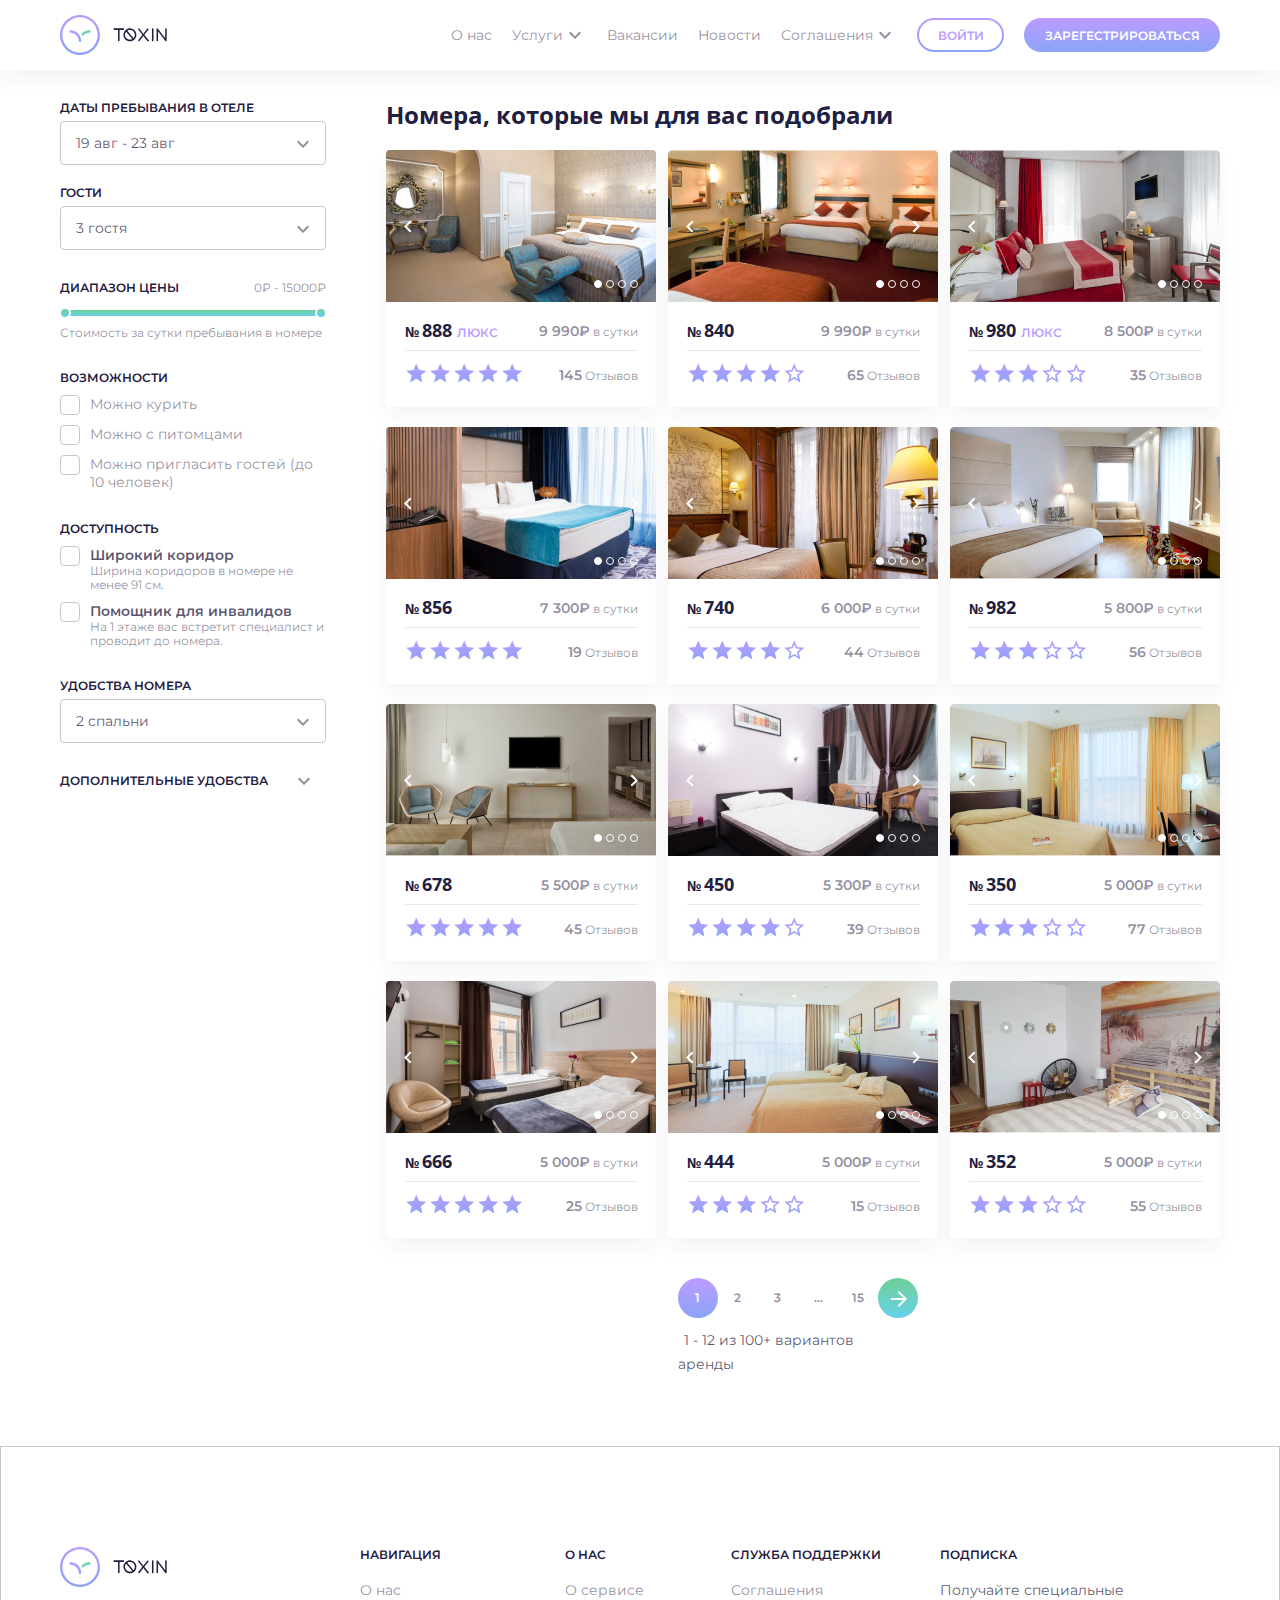
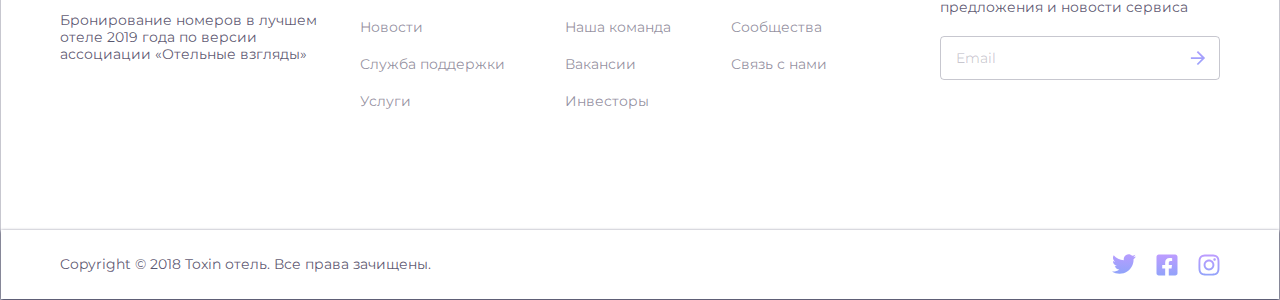
==== commit 6b820313: "Detail Rooms - New page" ====
--- a/pages_html/search/search.html
+++ b/pages_html/search/search.html
@@ -47,16 +47,43 @@
             <div class="filter-panel">
               <div class="filter-panel__stay">
                             <div class="field">
-                              <label class="field__label"></label>
                               <div class="field__title">даты пребывания в отеле</div>
-                              <div class="field__input field__input-sub"><span>19 авг - 23 авг</span></div>
+                              <div class="field__value">
+                                <label class="field__label"></label>
+                                <div class="field__input field__input-sub"><span>19 авг - 23 авг</span></div>
+                              </div>
                             </div>
               </div>
               <div class="filter-panel__guests">
                             <div class="field">
-                              <label class="field__label"></label>
                               <div class="field__title">гости</div>
-                              <div class="field__input field__input-sub"><span>3 гостя</span></div>
+                              <div class="field__value">
+                                <label class="field__label"></label>
+                                <div class="field__input field__input-sub"><span>3 гостя</span></div>
+                                <div class="field__sub">
+                                  <ul>
+                                    <li class="field__item item-field"><span class="item-field__text">взрослые</span>
+                                      <div class="item-field__custom">
+                                        <div class="item-field__minus">-</div><span class="item-field__value">1</span>
+                                        <div class="item-field__plus">+</div>
+                                      </div>
+                                    </li>
+                                    <li class="field__item item-field"><span class="item-field__text">дети</span>
+                                      <div class="item-field__custom">
+                                        <div class="item-field__minus">-</div><span class="item-field__value">2</span>
+                                        <div class="item-field__plus">+</div>
+                                      </div>
+                                    </li>
+                                    <li class="field__item item-field"><span class="item-field__text">младенцы</span>
+                                      <div class="item-field__custom">
+                                        <div class="item-field__minus">-</div><span class="item-field__value">4</span>
+                                        <div class="item-field__plus">+</div>
+                                      </div>
+                                    </li>
+                                  </ul>
+                                  <div class="field__oper-btn"><span class="field__btn-clear">очистить</span><span class="field__btn-apply">применить</span></div>
+                                </div>
+                              </div>
                             </div>
               </div>
               <div class="filter-panel__range">
@@ -119,9 +146,16 @@
               </div>
               <div class="filter-panel__comfort">
                             <div class="field">
-                              <label class="field__label"></label>
                               <div class="field__title">удобства номера</div>
-                              <div class="field__input field__input-sub"><span>2 спальни</span></div>
+                              <div class="field__value">
+                                <label class="field__label"></label>
+                                <div class="field__input field__input-sub"><span>2 спальни</span></div>
+                                <div class="field__sub">
+                                  <ul>
+                                  </ul>
+                                  <div class="field__oper-btn"><span class="field__btn-clear">очистить</span><span class="field__btn-apply">применить</span></div>
+                                </div>
+                              </div>
                             </div>
               </div>
               <div class="filter-panel__add-comfort">
@@ -174,344 +208,349 @@
               </div>
             </div>
           </div>
-          <div class="rooms"><span class="rooms__text-offer">Номера, которые мы для вас подобрали<span class="rooms__show-filter"></span></span>
-            <div class="rooms__grid">
-              <div class="preview-room">
-                <div class="preview-room__body">
-                  <!--a(href= "#" class= "preview-room__link")-->
-                  <div class="preview-room__slider">
-                    <div class="preview-room__slider-item"><img data-lazy="../../../img/PAGES/search/rooms/image1.png"/></div>
-                    <div class="preview-room__slider-item"><img data-lazy="../../../img/PAGES/search/rooms/image1.png"/></div>
-                    <div class="preview-room__slider-item"><img data-lazy="../../../img/PAGES/search/rooms/image1.png"/></div>
-                    <div class="preview-room__slider-item"><img data-lazy="../../../img/PAGES/search/rooms/image1.png"/></div>
-                  </div>
-                  <div class="preview-room__info">
-                    <div class="preview-room__info-up">
-                      <div class="preview-room__number"><span class="preview-room__number-ico">№</span><span class="preview-room__number-num">888</span><span class="preview-room__lux">ЛЮКС</span>
-                      </div>
-                      <div class="preview-room__price"><span class="preview-room__price-text">9 990₽</span> в сутки</div>
-                    </div>
-                    <div class="preview-room__info-down">
-                      <div class="rating-stars" data-total-value="5">
-                        <div class="rating-stars__item" data-item-value="5"></div>
-                        <div class="rating-stars__item" data-item-value="4"></div>
-                        <div class="rating-stars__item" data-item-value="3"></div>
-                        <div class="rating-stars__item" data-item-value="2"></div>
-                        <div class="rating-stars__item" data-item-value="1"></div>
-                      </div>
-                      <div class="preview-room__reviews"><span class="preview-room__reviews-text">145</span> Отзывов</div>
-                    </div>
-                  </div>
-                </div>
-              </div>
-              <div class="preview-room">
-                <div class="preview-room__body">
-                  <!--a(href= "#" class= "preview-room__link")-->
-                  <div class="preview-room__slider">
-                    <div class="preview-room__slider-item"><img data-lazy="../../../img/PAGES/search/rooms/image2.png"/></div>
-                    <div class="preview-room__slider-item"><img data-lazy="../../../img/PAGES/search/rooms/image2.png"/></div>
-                    <div class="preview-room__slider-item"><img data-lazy="../../../img/PAGES/search/rooms/image2.png"/></div>
-                    <div class="preview-room__slider-item"><img data-lazy="../../../img/PAGES/search/rooms/image2.png"/></div>
-                  </div>
-                  <div class="preview-room__info">
-                    <div class="preview-room__info-up">
-                      <div class="preview-room__number"><span class="preview-room__number-ico">№</span><span class="preview-room__number-num">840</span>
-                      </div>
-                      <div class="preview-room__price"><span class="preview-room__price-text">9 990₽</span> в сутки</div>
-                    </div>
-                    <div class="preview-room__info-down">
-                      <div class="rating-stars" data-total-value="4">
-                        <div class="rating-stars__item" data-item-value="5"></div>
-                        <div class="rating-stars__item" data-item-value="4"></div>
-                        <div class="rating-stars__item" data-item-value="3"></div>
-                        <div class="rating-stars__item" data-item-value="2"></div>
-                        <div class="rating-stars__item" data-item-value="1"></div>
-                      </div>
-                      <div class="preview-room__reviews"><span class="preview-room__reviews-text">65</span> Отзывов</div>
-                    </div>
-                  </div>
-                </div>
-              </div>
-              <div class="preview-room">
-                <div class="preview-room__body">
-                  <!--a(href= "#" class= "preview-room__link")-->
-                  <div class="preview-room__slider">
-                    <div class="preview-room__slider-item"><img data-lazy="../../../img/PAGES/search/rooms/image3.png"/></div>
-                    <div class="preview-room__slider-item"><img data-lazy="../../../img/PAGES/search/rooms/image3.png"/></div>
-                    <div class="preview-room__slider-item"><img data-lazy="../../../img/PAGES/search/rooms/image3.png"/></div>
-                    <div class="preview-room__slider-item"><img data-lazy="../../../img/PAGES/search/rooms/image3.png"/></div>
-                  </div>
-                  <div class="preview-room__info">
-                    <div class="preview-room__info-up">
-                      <div class="preview-room__number"><span class="preview-room__number-ico">№</span><span class="preview-room__number-num">980</span><span class="preview-room__lux">ЛЮКС</span>
-                      </div>
-                      <div class="preview-room__price"><span class="preview-room__price-text">8 500₽</span> в сутки</div>
-                    </div>
-                    <div class="preview-room__info-down">
-                      <div class="rating-stars" data-total-value="3">
-                        <div class="rating-stars__item" data-item-value="5"></div>
-                        <div class="rating-stars__item" data-item-value="4"></div>
-                        <div class="rating-stars__item" data-item-value="3"></div>
-                        <div class="rating-stars__item" data-item-value="2"></div>
-                        <div class="rating-stars__item" data-item-value="1"></div>
-                      </div>
-                      <div class="preview-room__reviews"><span class="preview-room__reviews-text">35</span> Отзывов</div>
-                    </div>
-                  </div>
-                </div>
-              </div>
-              <div class="preview-room">
-                <div class="preview-room__body">
-                  <!--a(href= "#" class= "preview-room__link")-->
-                  <div class="preview-room__slider">
-                    <div class="preview-room__slider-item"><img data-lazy="../../../img/PAGES/search/rooms/image4.png"/></div>
-                    <div class="preview-room__slider-item"><img data-lazy="../../../img/PAGES/search/rooms/image4.png"/></div>
-                    <div class="preview-room__slider-item"><img data-lazy="../../../img/PAGES/search/rooms/image4.png"/></div>
-                    <div class="preview-room__slider-item"><img data-lazy="../../../img/PAGES/search/rooms/image4.png"/></div>
-                  </div>
-                  <div class="preview-room__info">
-                    <div class="preview-room__info-up">
-                      <div class="preview-room__number"><span class="preview-room__number-ico">№</span><span class="preview-room__number-num">856</span>
-                      </div>
-                      <div class="preview-room__price"><span class="preview-room__price-text">7 300₽</span> в сутки</div>
-                    </div>
-                    <div class="preview-room__info-down">
-                      <div class="rating-stars" data-total-value="5">
-                        <div class="rating-stars__item" data-item-value="5"></div>
-                        <div class="rating-stars__item" data-item-value="4"></div>
-                        <div class="rating-stars__item" data-item-value="3"></div>
-                        <div class="rating-stars__item" data-item-value="2"></div>
-                        <div class="rating-stars__item" data-item-value="1"></div>
-                      </div>
-                      <div class="preview-room__reviews"><span class="preview-room__reviews-text">19</span> Отзывов</div>
-                    </div>
-                  </div>
-                </div>
-              </div>
-              <div class="preview-room">
-                <div class="preview-room__body">
-                  <!--a(href= "#" class= "preview-room__link")-->
-                  <div class="preview-room__slider">
-                    <div class="preview-room__slider-item"><img data-lazy="../../../img/PAGES/search/rooms/image5.png"/></div>
-                    <div class="preview-room__slider-item"><img data-lazy="../../../img/PAGES/search/rooms/image5.png"/></div>
-                    <div class="preview-room__slider-item"><img data-lazy="../../../img/PAGES/search/rooms/image5.png"/></div>
-                    <div class="preview-room__slider-item"><img data-lazy="../../../img/PAGES/search/rooms/image5.png"/></div>
-                  </div>
-                  <div class="preview-room__info">
-                    <div class="preview-room__info-up">
-                      <div class="preview-room__number"><span class="preview-room__number-ico">№</span><span class="preview-room__number-num">740</span>
-                      </div>
-                      <div class="preview-room__price"><span class="preview-room__price-text">6 000₽</span> в сутки</div>
-                    </div>
-                    <div class="preview-room__info-down">
-                      <div class="rating-stars" data-total-value="4">
-                        <div class="rating-stars__item" data-item-value="5"></div>
-                        <div class="rating-stars__item" data-item-value="4"></div>
-                        <div class="rating-stars__item" data-item-value="3"></div>
-                        <div class="rating-stars__item" data-item-value="2"></div>
-                        <div class="rating-stars__item" data-item-value="1"></div>
-                      </div>
-                      <div class="preview-room__reviews"><span class="preview-room__reviews-text">44</span> Отзывов</div>
-                    </div>
-                  </div>
-                </div>
-              </div>
-              <div class="preview-room">
-                <div class="preview-room__body">
-                  <!--a(href= "#" class= "preview-room__link")-->
-                  <div class="preview-room__slider">
-                    <div class="preview-room__slider-item"><img data-lazy="../../../img/PAGES/search/rooms/image6.png"/></div>
-                    <div class="preview-room__slider-item"><img data-lazy="../../../img/PAGES/search/rooms/image6.png"/></div>
-                    <div class="preview-room__slider-item"><img data-lazy="../../../img/PAGES/search/rooms/image6.png"/></div>
-                    <div class="preview-room__slider-item"><img data-lazy="../../../img/PAGES/search/rooms/image6.png"/></div>
-                  </div>
-                  <div class="preview-room__info">
-                    <div class="preview-room__info-up">
-                      <div class="preview-room__number"><span class="preview-room__number-ico">№</span><span class="preview-room__number-num">982</span>
-                      </div>
-                      <div class="preview-room__price"><span class="preview-room__price-text">5 800₽</span> в сутки</div>
-                    </div>
-                    <div class="preview-room__info-down">
-                      <div class="rating-stars" data-total-value="3">
-                        <div class="rating-stars__item" data-item-value="5"></div>
-                        <div class="rating-stars__item" data-item-value="4"></div>
-                        <div class="rating-stars__item" data-item-value="3"></div>
-                        <div class="rating-stars__item" data-item-value="2"></div>
-                        <div class="rating-stars__item" data-item-value="1"></div>
-                      </div>
-                      <div class="preview-room__reviews"><span class="preview-room__reviews-text">56</span> Отзывов</div>
-                    </div>
-                  </div>
-                </div>
-              </div>
-              <div class="preview-room">
-                <div class="preview-room__body">
-                  <!--a(href= "#" class= "preview-room__link")-->
-                  <div class="preview-room__slider">
-                    <div class="preview-room__slider-item"><img data-lazy="../../../img/PAGES/search/rooms/image7.png"/></div>
-                    <div class="preview-room__slider-item"><img data-lazy="../../../img/PAGES/search/rooms/image7.png"/></div>
-                    <div class="preview-room__slider-item"><img data-lazy="../../../img/PAGES/search/rooms/image7.png"/></div>
-                    <div class="preview-room__slider-item"><img data-lazy="../../../img/PAGES/search/rooms/image7.png"/></div>
-                  </div>
-                  <div class="preview-room__info">
-                    <div class="preview-room__info-up">
-                      <div class="preview-room__number"><span class="preview-room__number-ico">№</span><span class="preview-room__number-num">678</span>
-                      </div>
-                      <div class="preview-room__price"><span class="preview-room__price-text">5 500₽</span> в сутки</div>
-                    </div>
-                    <div class="preview-room__info-down">
-                      <div class="rating-stars" data-total-value="5">
-                        <div class="rating-stars__item" data-item-value="5"></div>
-                        <div class="rating-stars__item" data-item-value="4"></div>
-                        <div class="rating-stars__item" data-item-value="3"></div>
-                        <div class="rating-stars__item" data-item-value="2"></div>
-                        <div class="rating-stars__item" data-item-value="1"></div>
-                      </div>
-                      <div class="preview-room__reviews"><span class="preview-room__reviews-text">45</span> Отзывов</div>
-                    </div>
-                  </div>
-                </div>
-              </div>
-              <div class="preview-room">
-                <div class="preview-room__body">
-                  <!--a(href= "#" class= "preview-room__link")-->
-                  <div class="preview-room__slider">
-                    <div class="preview-room__slider-item"><img data-lazy="../../../img/PAGES/search/rooms/image8.png"/></div>
-                    <div class="preview-room__slider-item"><img data-lazy="../../../img/PAGES/search/rooms/image8.png"/></div>
-                    <div class="preview-room__slider-item"><img data-lazy="../../../img/PAGES/search/rooms/image8.png"/></div>
-                    <div class="preview-room__slider-item"><img data-lazy="../../../img/PAGES/search/rooms/image8.png"/></div>
-                  </div>
-                  <div class="preview-room__info">
-                    <div class="preview-room__info-up">
-                      <div class="preview-room__number"><span class="preview-room__number-ico">№</span><span class="preview-room__number-num">450</span>
-                      </div>
-                      <div class="preview-room__price"><span class="preview-room__price-text">5 300₽</span> в сутки</div>
-                    </div>
-                    <div class="preview-room__info-down">
-                      <div class="rating-stars" data-total-value="4">
-                        <div class="rating-stars__item" data-item-value="5"></div>
-                        <div class="rating-stars__item" data-item-value="4"></div>
-                        <div class="rating-stars__item" data-item-value="3"></div>
-                        <div class="rating-stars__item" data-item-value="2"></div>
-                        <div class="rating-stars__item" data-item-value="1"></div>
-                      </div>
-                      <div class="preview-room__reviews"><span class="preview-room__reviews-text">39</span> Отзывов</div>
-                    </div>
-                  </div>
-                </div>
-              </div>
-              <div class="preview-room">
-                <div class="preview-room__body">
-                  <!--a(href= "#" class= "preview-room__link")-->
-                  <div class="preview-room__slider">
-                    <div class="preview-room__slider-item"><img data-lazy="../../../img/PAGES/search/rooms/image9.png"/></div>
-                    <div class="preview-room__slider-item"><img data-lazy="../../../img/PAGES/search/rooms/image9.png"/></div>
-                    <div class="preview-room__slider-item"><img data-lazy="../../../img/PAGES/search/rooms/image9.png"/></div>
-                    <div class="preview-room__slider-item"><img data-lazy="../../../img/PAGES/search/rooms/image9.png"/></div>
-                  </div>
-                  <div class="preview-room__info">
-                    <div class="preview-room__info-up">
-                      <div class="preview-room__number"><span class="preview-room__number-ico">№</span><span class="preview-room__number-num">350</span>
-                      </div>
-                      <div class="preview-room__price"><span class="preview-room__price-text">5 000₽</span> в сутки</div>
-                    </div>
-                    <div class="preview-room__info-down">
-                      <div class="rating-stars" data-total-value="3">
-                        <div class="rating-stars__item" data-item-value="5"></div>
-                        <div class="rating-stars__item" data-item-value="4"></div>
-                        <div class="rating-stars__item" data-item-value="3"></div>
-                        <div class="rating-stars__item" data-item-value="2"></div>
-                        <div class="rating-stars__item" data-item-value="1"></div>
-                      </div>
-                      <div class="preview-room__reviews"><span class="preview-room__reviews-text">77</span> Отзывов</div>
-                    </div>
-                  </div>
-                </div>
-              </div>
-              <div class="preview-room">
-                <div class="preview-room__body">
-                  <!--a(href= "#" class= "preview-room__link")-->
-                  <div class="preview-room__slider">
-                    <div class="preview-room__slider-item"><img data-lazy="../../../img/PAGES/search/rooms/image10.png"/></div>
-                    <div class="preview-room__slider-item"><img data-lazy="../../../img/PAGES/search/rooms/image10.png"/></div>
-                    <div class="preview-room__slider-item"><img data-lazy="../../../img/PAGES/search/rooms/image10.png"/></div>
-                    <div class="preview-room__slider-item"><img data-lazy="../../../img/PAGES/search/rooms/image10.png"/></div>
-                  </div>
-                  <div class="preview-room__info">
-                    <div class="preview-room__info-up">
-                      <div class="preview-room__number"><span class="preview-room__number-ico">№</span><span class="preview-room__number-num">666</span>
-                      </div>
-                      <div class="preview-room__price"><span class="preview-room__price-text">5 000₽</span> в сутки</div>
-                    </div>
-                    <div class="preview-room__info-down">
-                      <div class="rating-stars" data-total-value="5">
-                        <div class="rating-stars__item" data-item-value="5"></div>
-                        <div class="rating-stars__item" data-item-value="4"></div>
-                        <div class="rating-stars__item" data-item-value="3"></div>
-                        <div class="rating-stars__item" data-item-value="2"></div>
-                        <div class="rating-stars__item" data-item-value="1"></div>
-                      </div>
-                      <div class="preview-room__reviews"><span class="preview-room__reviews-text">25</span> Отзывов</div>
-                    </div>
-                  </div>
-                </div>
-              </div>
-              <div class="preview-room">
-                <div class="preview-room__body">
-                  <!--a(href= "#" class= "preview-room__link")-->
-                  <div class="preview-room__slider">
-                    <div class="preview-room__slider-item"><img data-lazy="../../../img/PAGES/search/rooms/image11.png"/></div>
-                    <div class="preview-room__slider-item"><img data-lazy="../../../img/PAGES/search/rooms/image11.png"/></div>
-                    <div class="preview-room__slider-item"><img data-lazy="../../../img/PAGES/search/rooms/image11.png"/></div>
-                    <div class="preview-room__slider-item"><img data-lazy="../../../img/PAGES/search/rooms/image11.png"/></div>
-                  </div>
-                  <div class="preview-room__info">
-                    <div class="preview-room__info-up">
-                      <div class="preview-room__number"><span class="preview-room__number-ico">№</span><span class="preview-room__number-num">444</span>
-                      </div>
-                      <div class="preview-room__price"><span class="preview-room__price-text">5 000₽</span> в сутки</div>
-                    </div>
-                    <div class="preview-room__info-down">
-                      <div class="rating-stars" data-total-value="3">
-                        <div class="rating-stars__item" data-item-value="5"></div>
-                        <div class="rating-stars__item" data-item-value="4"></div>
-                        <div class="rating-stars__item" data-item-value="3"></div>
-                        <div class="rating-stars__item" data-item-value="2"></div>
-                        <div class="rating-stars__item" data-item-value="1"></div>
-                      </div>
-                      <div class="preview-room__reviews"><span class="preview-room__reviews-text">15</span> Отзывов</div>
-                    </div>
-                  </div>
-                </div>
-              </div>
-              <div class="preview-room">
-                <div class="preview-room__body">
-                  <!--a(href= "#" class= "preview-room__link")-->
-                  <div class="preview-room__slider">
-                    <div class="preview-room__slider-item"><img data-lazy="../../../img/PAGES/search/rooms/image12.png"/></div>
-                    <div class="preview-room__slider-item"><img data-lazy="../../../img/PAGES/search/rooms/image12.png"/></div>
-                    <div class="preview-room__slider-item"><img data-lazy="../../../img/PAGES/search/rooms/image12.png"/></div>
-                    <div class="preview-room__slider-item"><img data-lazy="../../../img/PAGES/search/rooms/image12.png"/></div>
-                  </div>
-                  <div class="preview-room__info">
-                    <div class="preview-room__info-up">
-                      <div class="preview-room__number"><span class="preview-room__number-ico">№</span><span class="preview-room__number-num">352</span>
-                      </div>
-                      <div class="preview-room__price"><span class="preview-room__price-text">5 000₽</span> в сутки</div>
-                    </div>
-                    <div class="preview-room__info-down">
-                      <div class="rating-stars" data-total-value="3">
-                        <div class="rating-stars__item" data-item-value="5"></div>
-                        <div class="rating-stars__item" data-item-value="4"></div>
-                        <div class="rating-stars__item" data-item-value="3"></div>
-                        <div class="rating-stars__item" data-item-value="2"></div>
-                        <div class="rating-stars__item" data-item-value="1"></div>
-                      </div>
-                      <div class="preview-room__reviews"><span class="preview-room__reviews-text">55</span> Отзывов</div>
-                    </div>
-                  </div>
-                </div>
-              </div>
+          <div class="room-items">
+            <div class="rooms"><span class="rooms__text-offer">Номера, которые мы для вас подобрали<span class="rooms__show-filter"></span></span>
+              <div class="rooms__grid">
+                <div class="preview-room">
+                  <div class="preview-room__body">
+                    <!--a(href= "#" class= "preview-room__link")-->
+                    <div class="preview-room__slider">
+                      <div class="preview-room__slider-item"><img data-lazy="../../../img/PAGES/search/rooms/image1.png"/></div>
+                      <div class="preview-room__slider-item"><img data-lazy="../../../img/PAGES/search/rooms/image1.png"/></div>
+                      <div class="preview-room__slider-item"><img data-lazy="../../../img/PAGES/search/rooms/image1.png"/></div>
+                      <div class="preview-room__slider-item"><img data-lazy="../../../img/PAGES/search/rooms/image1.png"/></div>
+                    </div>
+                    <div class="preview-room__info">
+                      <div class="preview-room__info-up">
+                        <div class="preview-room__number"><span class="preview-room__number-ico">№</span><span class="preview-room__number-num">888</span><span class="preview-room__lux">ЛЮКС</span>
+                        </div>
+                        <div class="preview-room__price"><span class="preview-room__price-text">9 990₽</span> в сутки</div>
+                      </div>
+                      <div class="preview-room__info-down">
+                        <div class="rating-stars" data-total-value="5">
+                          <div class="rating-stars__item" data-item-value="5"></div>
+                          <div class="rating-stars__item" data-item-value="4"></div>
+                          <div class="rating-stars__item" data-item-value="3"></div>
+                          <div class="rating-stars__item" data-item-value="2"></div>
+                          <div class="rating-stars__item" data-item-value="1"></div>
+                        </div>
+                        <div class="preview-room__reviews"><span class="preview-room__reviews-text">145</span> Отзывов</div>
+                      </div>
+                    </div>
+                  </div>
+                </div>
+                <div class="preview-room">
+                  <div class="preview-room__body">
+                    <!--a(href= "#" class= "preview-room__link")-->
+                    <div class="preview-room__slider">
+                      <div class="preview-room__slider-item"><img data-lazy="../../../img/PAGES/search/rooms/image2.png"/></div>
+                      <div class="preview-room__slider-item"><img data-lazy="../../../img/PAGES/search/rooms/image2.png"/></div>
+                      <div class="preview-room__slider-item"><img data-lazy="../../../img/PAGES/search/rooms/image2.png"/></div>
+                      <div class="preview-room__slider-item"><img data-lazy="../../../img/PAGES/search/rooms/image2.png"/></div>
+                    </div>
+                    <div class="preview-room__info">
+                      <div class="preview-room__info-up">
+                        <div class="preview-room__number"><span class="preview-room__number-ico">№</span><span class="preview-room__number-num">840</span>
+                        </div>
+                        <div class="preview-room__price"><span class="preview-room__price-text">9 990₽</span> в сутки</div>
+                      </div>
+                      <div class="preview-room__info-down">
+                        <div class="rating-stars" data-total-value="4">
+                          <div class="rating-stars__item" data-item-value="5"></div>
+                          <div class="rating-stars__item" data-item-value="4"></div>
+                          <div class="rating-stars__item" data-item-value="3"></div>
+                          <div class="rating-stars__item" data-item-value="2"></div>
+                          <div class="rating-stars__item" data-item-value="1"></div>
+                        </div>
+                        <div class="preview-room__reviews"><span class="preview-room__reviews-text">65</span> Отзывов</div>
+                      </div>
+                    </div>
+                  </div>
+                </div>
+                <div class="preview-room">
+                  <div class="preview-room__body">
+                    <!--a(href= "#" class= "preview-room__link")-->
+                    <div class="preview-room__slider">
+                      <div class="preview-room__slider-item"><img data-lazy="../../../img/PAGES/search/rooms/image3.png"/></div>
+                      <div class="preview-room__slider-item"><img data-lazy="../../../img/PAGES/search/rooms/image3.png"/></div>
+                      <div class="preview-room__slider-item"><img data-lazy="../../../img/PAGES/search/rooms/image3.png"/></div>
+                      <div class="preview-room__slider-item"><img data-lazy="../../../img/PAGES/search/rooms/image3.png"/></div>
+                    </div>
+                    <div class="preview-room__info">
+                      <div class="preview-room__info-up">
+                        <div class="preview-room__number"><span class="preview-room__number-ico">№</span><span class="preview-room__number-num">980</span><span class="preview-room__lux">ЛЮКС</span>
+                        </div>
+                        <div class="preview-room__price"><span class="preview-room__price-text">8 500₽</span> в сутки</div>
+                      </div>
+                      <div class="preview-room__info-down">
+                        <div class="rating-stars" data-total-value="3">
+                          <div class="rating-stars__item" data-item-value="5"></div>
+                          <div class="rating-stars__item" data-item-value="4"></div>
+                          <div class="rating-stars__item" data-item-value="3"></div>
+                          <div class="rating-stars__item" data-item-value="2"></div>
+                          <div class="rating-stars__item" data-item-value="1"></div>
+                        </div>
+                        <div class="preview-room__reviews"><span class="preview-room__reviews-text">35</span> Отзывов</div>
+                      </div>
+                    </div>
+                  </div>
+                </div>
+                <div class="preview-room">
+                  <div class="preview-room__body">
+                    <!--a(href= "#" class= "preview-room__link")-->
+                    <div class="preview-room__slider">
+                      <div class="preview-room__slider-item"><img data-lazy="../../../img/PAGES/search/rooms/image4.png"/></div>
+                      <div class="preview-room__slider-item"><img data-lazy="../../../img/PAGES/search/rooms/image4.png"/></div>
+                      <div class="preview-room__slider-item"><img data-lazy="../../../img/PAGES/search/rooms/image4.png"/></div>
+                      <div class="preview-room__slider-item"><img data-lazy="../../../img/PAGES/search/rooms/image4.png"/></div>
+                    </div>
+                    <div class="preview-room__info">
+                      <div class="preview-room__info-up">
+                        <div class="preview-room__number"><span class="preview-room__number-ico">№</span><span class="preview-room__number-num">856</span>
+                        </div>
+                        <div class="preview-room__price"><span class="preview-room__price-text">7 300₽</span> в сутки</div>
+                      </div>
+                      <div class="preview-room__info-down">
+                        <div class="rating-stars" data-total-value="5">
+                          <div class="rating-stars__item" data-item-value="5"></div>
+                          <div class="rating-stars__item" data-item-value="4"></div>
+                          <div class="rating-stars__item" data-item-value="3"></div>
+                          <div class="rating-stars__item" data-item-value="2"></div>
+                          <div class="rating-stars__item" data-item-value="1"></div>
+                        </div>
+                        <div class="preview-room__reviews"><span class="preview-room__reviews-text">19</span> Отзывов</div>
+                      </div>
+                    </div>
+                  </div>
+                </div>
+                <div class="preview-room">
+                  <div class="preview-room__body">
+                    <!--a(href= "#" class= "preview-room__link")-->
+                    <div class="preview-room__slider">
+                      <div class="preview-room__slider-item"><img data-lazy="../../../img/PAGES/search/rooms/image5.png"/></div>
+                      <div class="preview-room__slider-item"><img data-lazy="../../../img/PAGES/search/rooms/image5.png"/></div>
+                      <div class="preview-room__slider-item"><img data-lazy="../../../img/PAGES/search/rooms/image5.png"/></div>
+                      <div class="preview-room__slider-item"><img data-lazy="../../../img/PAGES/search/rooms/image5.png"/></div>
+                    </div>
+                    <div class="preview-room__info">
+                      <div class="preview-room__info-up">
+                        <div class="preview-room__number"><span class="preview-room__number-ico">№</span><span class="preview-room__number-num">740</span>
+                        </div>
+                        <div class="preview-room__price"><span class="preview-room__price-text">6 000₽</span> в сутки</div>
+                      </div>
+                      <div class="preview-room__info-down">
+                        <div class="rating-stars" data-total-value="4">
+                          <div class="rating-stars__item" data-item-value="5"></div>
+                          <div class="rating-stars__item" data-item-value="4"></div>
+                          <div class="rating-stars__item" data-item-value="3"></div>
+                          <div class="rating-stars__item" data-item-value="2"></div>
+                          <div class="rating-stars__item" data-item-value="1"></div>
+                        </div>
+                        <div class="preview-room__reviews"><span class="preview-room__reviews-text">44</span> Отзывов</div>
+                      </div>
+                    </div>
+                  </div>
+                </div>
+                <div class="preview-room">
+                  <div class="preview-room__body">
+                    <!--a(href= "#" class= "preview-room__link")-->
+                    <div class="preview-room__slider">
+                      <div class="preview-room__slider-item"><img data-lazy="../../../img/PAGES/search/rooms/image6.png"/></div>
+                      <div class="preview-room__slider-item"><img data-lazy="../../../img/PAGES/search/rooms/image6.png"/></div>
+                      <div class="preview-room__slider-item"><img data-lazy="../../../img/PAGES/search/rooms/image6.png"/></div>
+                      <div class="preview-room__slider-item"><img data-lazy="../../../img/PAGES/search/rooms/image6.png"/></div>
+                    </div>
+                    <div class="preview-room__info">
+                      <div class="preview-room__info-up">
+                        <div class="preview-room__number"><span class="preview-room__number-ico">№</span><span class="preview-room__number-num">982</span>
+                        </div>
+                        <div class="preview-room__price"><span class="preview-room__price-text">5 800₽</span> в сутки</div>
+                      </div>
+                      <div class="preview-room__info-down">
+                        <div class="rating-stars" data-total-value="3">
+                          <div class="rating-stars__item" data-item-value="5"></div>
+                          <div class="rating-stars__item" data-item-value="4"></div>
+                          <div class="rating-stars__item" data-item-value="3"></div>
+                          <div class="rating-stars__item" data-item-value="2"></div>
+                          <div class="rating-stars__item" data-item-value="1"></div>
+                        </div>
+                        <div class="preview-room__reviews"><span class="preview-room__reviews-text">56</span> Отзывов</div>
+                      </div>
+                    </div>
+                  </div>
+                </div>
+                <div class="preview-room">
+                  <div class="preview-room__body">
+                    <!--a(href= "#" class= "preview-room__link")-->
+                    <div class="preview-room__slider">
+                      <div class="preview-room__slider-item"><img data-lazy="../../../img/PAGES/search/rooms/image7.png"/></div>
+                      <div class="preview-room__slider-item"><img data-lazy="../../../img/PAGES/search/rooms/image7.png"/></div>
+                      <div class="preview-room__slider-item"><img data-lazy="../../../img/PAGES/search/rooms/image7.png"/></div>
+                      <div class="preview-room__slider-item"><img data-lazy="../../../img/PAGES/search/rooms/image7.png"/></div>
+                    </div>
+                    <div class="preview-room__info">
+                      <div class="preview-room__info-up">
+                        <div class="preview-room__number"><span class="preview-room__number-ico">№</span><span class="preview-room__number-num">678</span>
+                        </div>
+                        <div class="preview-room__price"><span class="preview-room__price-text">5 500₽</span> в сутки</div>
+                      </div>
+                      <div class="preview-room__info-down">
+                        <div class="rating-stars" data-total-value="5">
+                          <div class="rating-stars__item" data-item-value="5"></div>
+                          <div class="rating-stars__item" data-item-value="4"></div>
+                          <div class="rating-stars__item" data-item-value="3"></div>
+                          <div class="rating-stars__item" data-item-value="2"></div>
+                          <div class="rating-stars__item" data-item-value="1"></div>
+                        </div>
+                        <div class="preview-room__reviews"><span class="preview-room__reviews-text">45</span> Отзывов</div>
+                      </div>
+                    </div>
+                  </div>
+                </div>
+                <div class="preview-room">
+                  <div class="preview-room__body">
+                    <!--a(href= "#" class= "preview-room__link")-->
+                    <div class="preview-room__slider">
+                      <div class="preview-room__slider-item"><img data-lazy="../../../img/PAGES/search/rooms/image8.png"/></div>
+                      <div class="preview-room__slider-item"><img data-lazy="../../../img/PAGES/search/rooms/image8.png"/></div>
+                      <div class="preview-room__slider-item"><img data-lazy="../../../img/PAGES/search/rooms/image8.png"/></div>
+                      <div class="preview-room__slider-item"><img data-lazy="../../../img/PAGES/search/rooms/image8.png"/></div>
+                    </div>
+                    <div class="preview-room__info">
+                      <div class="preview-room__info-up">
+                        <div class="preview-room__number"><span class="preview-room__number-ico">№</span><span class="preview-room__number-num">450</span>
+                        </div>
+                        <div class="preview-room__price"><span class="preview-room__price-text">5 300₽</span> в сутки</div>
+                      </div>
+                      <div class="preview-room__info-down">
+                        <div class="rating-stars" data-total-value="4">
+                          <div class="rating-stars__item" data-item-value="5"></div>
+                          <div class="rating-stars__item" data-item-value="4"></div>
+                          <div class="rating-stars__item" data-item-value="3"></div>
+                          <div class="rating-stars__item" data-item-value="2"></div>
+                          <div class="rating-stars__item" data-item-value="1"></div>
+                        </div>
+                        <div class="preview-room__reviews"><span class="preview-room__reviews-text">39</span> Отзывов</div>
+                      </div>
+                    </div>
+                  </div>
+                </div>
+                <div class="preview-room">
+                  <div class="preview-room__body">
+                    <!--a(href= "#" class= "preview-room__link")-->
+                    <div class="preview-room__slider">
+                      <div class="preview-room__slider-item"><img data-lazy="../../../img/PAGES/search/rooms/image9.png"/></div>
+                      <div class="preview-room__slider-item"><img data-lazy="../../../img/PAGES/search/rooms/image9.png"/></div>
+                      <div class="preview-room__slider-item"><img data-lazy="../../../img/PAGES/search/rooms/image9.png"/></div>
+                      <div class="preview-room__slider-item"><img data-lazy="../../../img/PAGES/search/rooms/image9.png"/></div>
+                    </div>
+                    <div class="preview-room__info">
+                      <div class="preview-room__info-up">
+                        <div class="preview-room__number"><span class="preview-room__number-ico">№</span><span class="preview-room__number-num">350</span>
+                        </div>
+                        <div class="preview-room__price"><span class="preview-room__price-text">5 000₽</span> в сутки</div>
+                      </div>
+                      <div class="preview-room__info-down">
+                        <div class="rating-stars" data-total-value="3">
+                          <div class="rating-stars__item" data-item-value="5"></div>
+                          <div class="rating-stars__item" data-item-value="4"></div>
+                          <div class="rating-stars__item" data-item-value="3"></div>
+                          <div class="rating-stars__item" data-item-value="2"></div>
+                          <div class="rating-stars__item" data-item-value="1"></div>
+                        </div>
+                        <div class="preview-room__reviews"><span class="preview-room__reviews-text">77</span> Отзывов</div>
+                      </div>
+                    </div>
+                  </div>
+                </div>
+                <div class="preview-room">
+                  <div class="preview-room__body">
+                    <!--a(href= "#" class= "preview-room__link")-->
+                    <div class="preview-room__slider">
+                      <div class="preview-room__slider-item"><img data-lazy="../../../img/PAGES/search/rooms/image10.png"/></div>
+                      <div class="preview-room__slider-item"><img data-lazy="../../../img/PAGES/search/rooms/image10.png"/></div>
+                      <div class="preview-room__slider-item"><img data-lazy="../../../img/PAGES/search/rooms/image10.png"/></div>
+                      <div class="preview-room__slider-item"><img data-lazy="../../../img/PAGES/search/rooms/image10.png"/></div>
+                    </div>
+                    <div class="preview-room__info">
+                      <div class="preview-room__info-up">
+                        <div class="preview-room__number"><span class="preview-room__number-ico">№</span><span class="preview-room__number-num">666</span>
+                        </div>
+                        <div class="preview-room__price"><span class="preview-room__price-text">5 000₽</span> в сутки</div>
+                      </div>
+                      <div class="preview-room__info-down">
+                        <div class="rating-stars" data-total-value="5">
+                          <div class="rating-stars__item" data-item-value="5"></div>
+                          <div class="rating-stars__item" data-item-value="4"></div>
+                          <div class="rating-stars__item" data-item-value="3"></div>
+                          <div class="rating-stars__item" data-item-value="2"></div>
+                          <div class="rating-stars__item" data-item-value="1"></div>
+                        </div>
+                        <div class="preview-room__reviews"><span class="preview-room__reviews-text">25</span> Отзывов</div>
+                      </div>
+                    </div>
+                  </div>
+                </div>
+                <div class="preview-room">
+                  <div class="preview-room__body">
+                    <!--a(href= "#" class= "preview-room__link")-->
+                    <div class="preview-room__slider">
+                      <div class="preview-room__slider-item"><img data-lazy="../../../img/PAGES/search/rooms/image11.png"/></div>
+                      <div class="preview-room__slider-item"><img data-lazy="../../../img/PAGES/search/rooms/image11.png"/></div>
+                      <div class="preview-room__slider-item"><img data-lazy="../../../img/PAGES/search/rooms/image11.png"/></div>
+                      <div class="preview-room__slider-item"><img data-lazy="../../../img/PAGES/search/rooms/image11.png"/></div>
+                    </div>
+                    <div class="preview-room__info">
+                      <div class="preview-room__info-up">
+                        <div class="preview-room__number"><span class="preview-room__number-ico">№</span><span class="preview-room__number-num">444</span>
+                        </div>
+                        <div class="preview-room__price"><span class="preview-room__price-text">5 000₽</span> в сутки</div>
+                      </div>
+                      <div class="preview-room__info-down">
+                        <div class="rating-stars" data-total-value="3">
+                          <div class="rating-stars__item" data-item-value="5"></div>
+                          <div class="rating-stars__item" data-item-value="4"></div>
+                          <div class="rating-stars__item" data-item-value="3"></div>
+                          <div class="rating-stars__item" data-item-value="2"></div>
+                          <div class="rating-stars__item" data-item-value="1"></div>
+                        </div>
+                        <div class="preview-room__reviews"><span class="preview-room__reviews-text">15</span> Отзывов</div>
+                      </div>
+                    </div>
+                  </div>
+                </div>
+                <div class="preview-room">
+                  <div class="preview-room__body">
+                    <!--a(href= "#" class= "preview-room__link")-->
+                    <div class="preview-room__slider">
+                      <div class="preview-room__slider-item"><img data-lazy="../../../img/PAGES/search/rooms/image12.png"/></div>
+                      <div class="preview-room__slider-item"><img data-lazy="../../../img/PAGES/search/rooms/image12.png"/></div>
+                      <div class="preview-room__slider-item"><img data-lazy="../../../img/PAGES/search/rooms/image12.png"/></div>
+                      <div class="preview-room__slider-item"><img data-lazy="../../../img/PAGES/search/rooms/image12.png"/></div>
+                    </div>
+                    <div class="preview-room__info">
+                      <div class="preview-room__info-up">
+                        <div class="preview-room__number"><span class="preview-room__number-ico">№</span><span class="preview-room__number-num">352</span>
+                        </div>
+                        <div class="preview-room__price"><span class="preview-room__price-text">5 000₽</span> в сутки</div>
+                      </div>
+                      <div class="preview-room__info-down">
+                        <div class="rating-stars" data-total-value="3">
+                          <div class="rating-stars__item" data-item-value="5"></div>
+                          <div class="rating-stars__item" data-item-value="4"></div>
+                          <div class="rating-stars__item" data-item-value="3"></div>
+                          <div class="rating-stars__item" data-item-value="2"></div>
+                          <div class="rating-stars__item" data-item-value="1"></div>
+                        </div>
+                        <div class="preview-room__reviews"><span class="preview-room__reviews-text">55</span> Отзывов</div>
+                      </div>
+                    </div>
+                  </div>
+                </div>
+              </div>
+            </div>
+            <div class="pagination">
+              <div class="pagination__pages"><a class="pagination__item pagination__item_current" href="#!">1</a><a class="pagination__item" href="#!">2</a><a class="pagination__item" href="#!">3</a><a class="pagination__item pagination__item_disabled" href="#!">...</a><a class="pagination__item" href="#!">15</a><a class="pagination__item pagination__item_arrow" href="#!"><img src="../../../img/INTERFACE/arrow_forward.svg"/></a></div><span class="pagination__text">1 - 12 из 100+ вариантов аренды</span>
             </div>
           </div>
         </div>
--- a/pages_html/search/search.css
+++ b/pages_html/search/search.css
@@ -445,6 +445,49 @@
   color: #FFFFFF;
 }
 
+.button-like {
+  width: 40px;
+  height: 20px;
+  background: linear-gradient(180deg, #BC9CFF 0%, #8BA4F9 100%);
+  border-radius: 22px;
+  position: relative;
+  font-family: "Montserrat";
+  font-style: normal;
+  font-weight: normal;
+  font-size: 12px;
+  line-height: 15px;
+  text-transform: uppercase;
+  color: #BC9CFF;
+  padding: 0 22px 0 22px;
+  z-index: 0;
+}
+
+.button-like:before {
+  content: "";
+  display: inline-block;
+  position: absolute;
+  overflow: auto;
+  margin: auto;
+  top: 0.9px;
+  bottom: 0.9px;
+  right: 0.9px;
+  left: 0.9px;
+  border-radius: 22px;
+  background-color: #FFFFFF;
+  z-index: -1;
+}
+
+.button-like:after {
+  content: "";
+  display: inline-block;
+  background: url("../../../img/INTERFACE/favorite.svg") center center no-repeat;
+  width: 20px;
+  height: 20px;
+  position: absolute;
+  left: 2px;
+  top: 0px;
+}
+
 .button-combined img {
   display: none;
 }
@@ -482,7 +525,6 @@
 .button-arrow {
   width: 320px;
   height: 44px;
-  position: -webkit-sticky;
   position: sticky;
   bottom: 30px;
   background: linear-gradient(180deg, #BC9CFF 0%, #8BA4F9 100%);
@@ -674,12 +716,15 @@
   width: 150px;
   height: 44px;
   display: inline-block;
-  background: #FFFFFF;
   border: 1px solid rgba(31, 32, 65, 0.25);
   box-sizing: border-box;
   border-radius: 4px;
   position: relative;
 }
+.field__input.active {
+  border: 1px solid rgba(31, 32, 65, 0.25);
+  border-radius: 4px 4px 0 0;
+}
 .field__input span {
   display: inline-block;
   margin: 11.56px 0 0 15px;
@@ -689,6 +734,42 @@
   font-size: 14px;
   line-height: 18px;
   color: rgba(31, 32, 65, 0.75);
+}
+.field__sub {
+  display: block;
+  position: absolute;
+  opacity: 0;
+}
+.field__sub.active {
+  width: 100%;
+  display: inline-block;
+  border: 1px solid rgba(31, 32, 65, 0.25);
+  border-top: none;
+  border-radius: 0 0 4px 4px;
+  box-sizing: border-box;
+  padding: 0 7px 0 10px;
+  position: relative;
+  margin: -2px 0 0 0;
+  opacity: 1;
+  transition: all 0.5s ease 0s;
+}
+.field__oper-btn {
+  display: flex;
+  justify-content: space-between;
+  align-items: center;
+  margin: 19px 0 13px 0;
+}
+.field__btn-apply, .field__btn-clear {
+  font-family: Montserrat;
+  font-style: normal;
+  font-weight: bold;
+  font-size: 12px;
+  line-height: 15px;
+  text-transform: uppercase;
+  color: #BC9CFF;
+}
+.field__btn-apply {
+  margin-left: auto;
 }
 .field__input-sub:after {
   content: "";
@@ -698,6 +779,69 @@
   height: 44px;
   position: absolute;
   right: 0;
+  transform: rotate(0deg);
+  transition: all 0.5s ease 0s;
+}
+.field__input-sub.active:after {
+  content: "";
+  transform: rotate(180deg);
+  transition: all 0.5s ease 0s;
+}
+.field__item:nth-child(1) {
+  margin: 9px 0 0 0;
+}
+.field__item {
+  display: block;
+  position: relative;
+  top: -10;
+  left: 0;
+  opacity: 0;
+}
+.field__item.active {
+  top: 0px;
+  left: 0;
+  opacity: 1;
+  transition: all 0.5s ease 0s;
+}
+
+.item-field {
+  display: flex;
+  justify-content: space-between;
+  align-items: center;
+  margin: 7px 0 0 0;
+}
+.item-field__text, .item-field__value {
+  font-family: Montserrat;
+  font-style: normal;
+  font-weight: bold;
+  font-size: 12px;
+  line-height: 15px;
+  text-transform: uppercase;
+  color: #1F2041;
+}
+.item-field__custom {
+  width: 92px;
+  height: 30px;
+  display: flex;
+  justify-content: space-between;
+  align-items: center;
+}
+.item-field__minus, .item-field__plus {
+  width: 30px;
+  height: 30px;
+  border-radius: 50%;
+  border: solid rgba(31, 32, 65, 0.5) 1px;
+  font-family: Montserrat;
+  font-style: normal;
+  font-weight: normal;
+  font-size: 18px;
+  color: rgba(31, 32, 65, 0.5);
+}
+.item-field__plus {
+  padding: 5px 9px;
+}
+.item-field__minus {
+  padding: 4px 11px;
 }
 
 .input {
@@ -794,6 +938,15 @@
   text-transform: uppercase;
   color: #1F2041;
 }
+.checkbox-list__title_usual {
+  font-family: Montserrat;
+  font-style: normal;
+  font-weight: bold;
+  font-size: 19px;
+  line-height: 23px;
+  color: #1F2041;
+  margin: 0 0 0 20px;
+}
 .checkbox-list__list {
   margin: 10px 0 0 0;
 }
@@ -802,6 +955,27 @@
 }
 .checkbox-list__item {
   margin: 0 0 10px 0;
+}
+.checkbox-list__item_usual {
+  display: flex;
+  align-items: center;
+  margin: 0 0 10px 0;
+  font-family: Montserrat;
+  font-style: normal;
+  font-weight: normal;
+  font-size: 14px;
+  line-height: 24px;
+  color: rgba(31, 32, 65, 0.75);
+}
+.checkbox-list__item_usual:before {
+  content: "";
+  width: 10px;
+  height: 10px;
+  display: block;
+  position: relative;
+  margin: 0 10px 0 0;
+  border-radius: 50%;
+  background: rgba(31, 32, 65, 0.25);
 }
 
 .checkbox-list-dropdown__title {
@@ -1133,7 +1307,7 @@
 }
 
 .rooms {
-  margin: 30px 0 40px 0;
+  margin: 30px 0 40px 10px;
 }
 .rooms__text-offer {
   font-family: OpenSans;
@@ -1151,6 +1325,46 @@
   grid-row-gap: 20px;
 }
 
+.pagination {
+  width: 241px;
+  margin: 0 auto 70px auto;
+}
+.pagination__pages {
+  display: flex;
+  justify-content: space-between;
+  margin: 0 0 10px 0;
+}
+.pagination__item {
+  width: 40px;
+  height: 40px;
+  padding: 12px;
+  font-family: Montserrat;
+  font-style: normal;
+  font-weight: bold;
+  font-size: 12px;
+  line-height: 15px;
+  text-align: center;
+  color: rgba(31, 32, 65, 0.5);
+}
+.pagination__item_current {
+  background: linear-gradient(180deg, #BC9CFF 0%, #8BA4F9 100%);
+  border-radius: 50%;
+  color: #FFFFFF;
+}
+.pagination__item_arrow {
+  background: linear-gradient(180deg, #6FCF97 0%, #66D2EA 100%);
+  border-radius: 50%;
+}
+.pagination__text {
+  font-family: Montserrat;
+  font-style: normal;
+  font-weight: normal;
+  font-size: 14px;
+  line-height: 24px;
+  padding: 0 6px;
+  color: rgba(31, 32, 65, 0.75);
+}
+
 body {
   background: #FFFFFF;
 }
